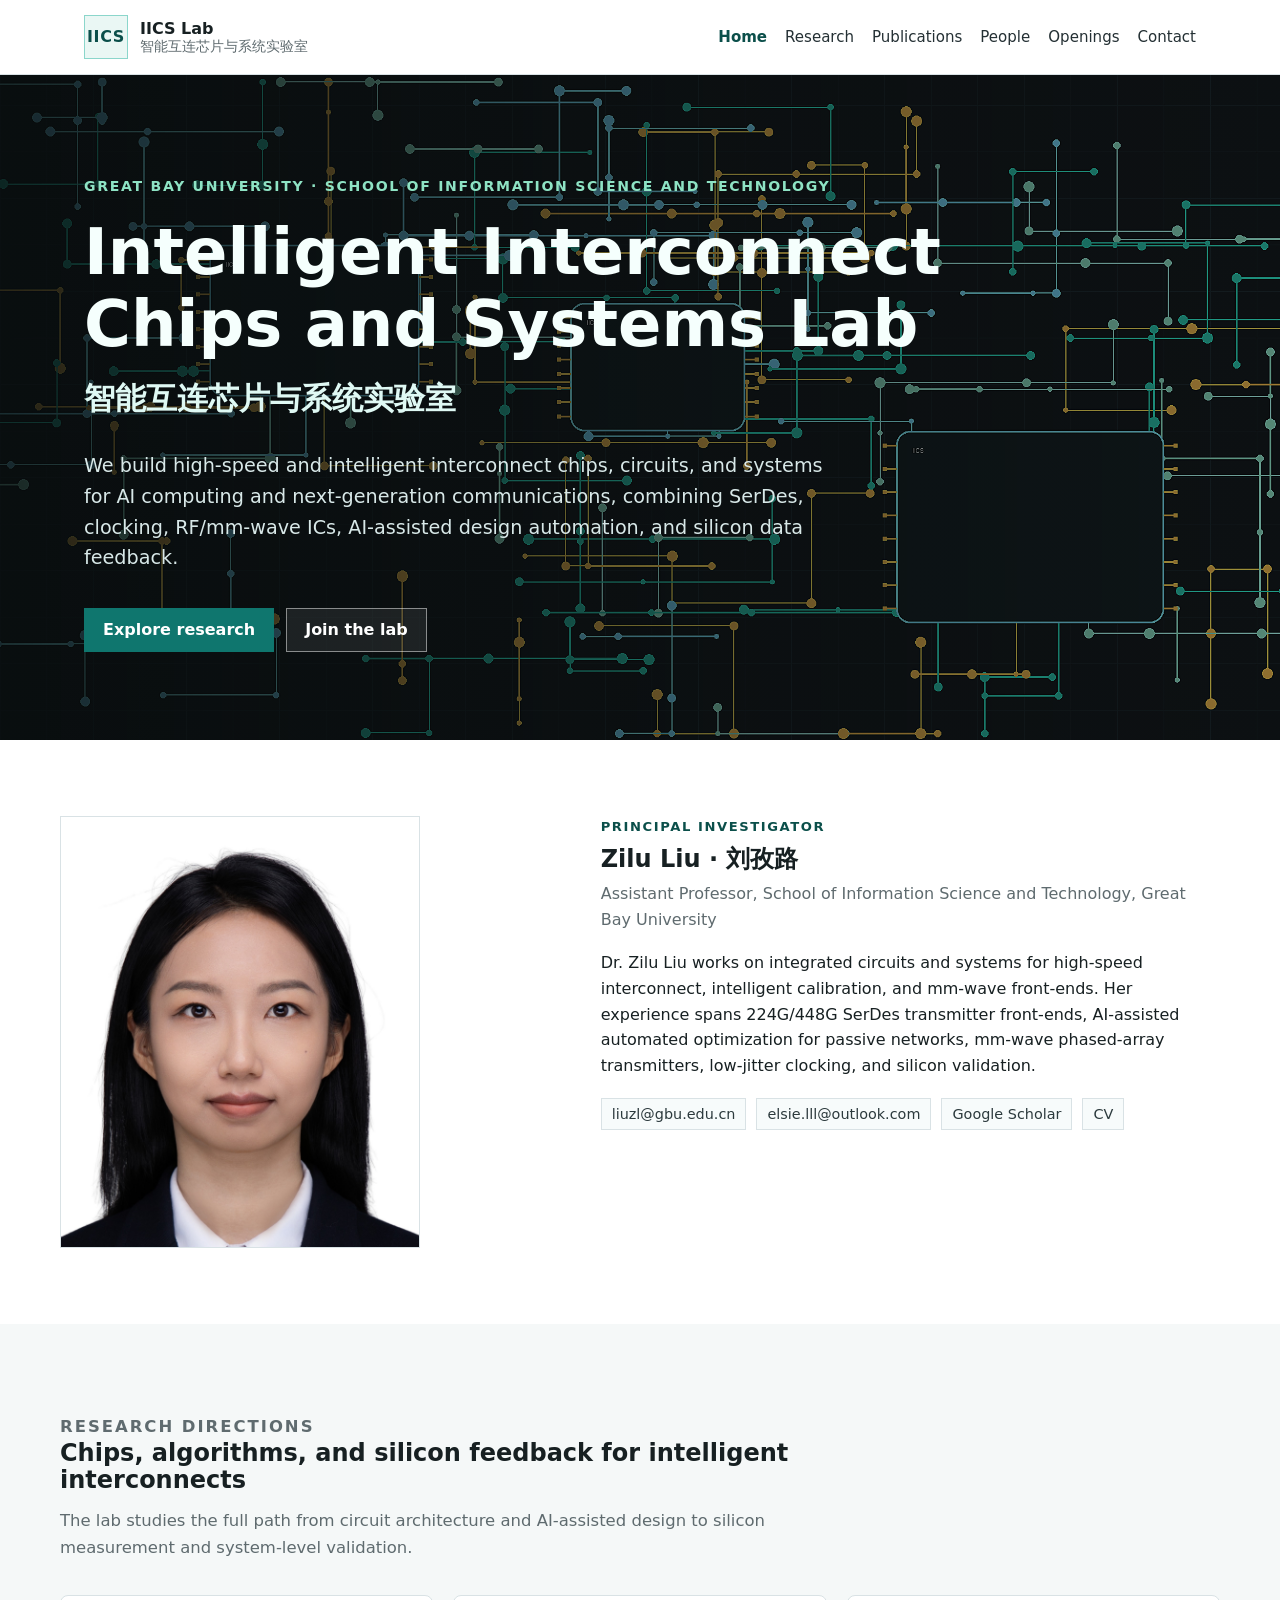
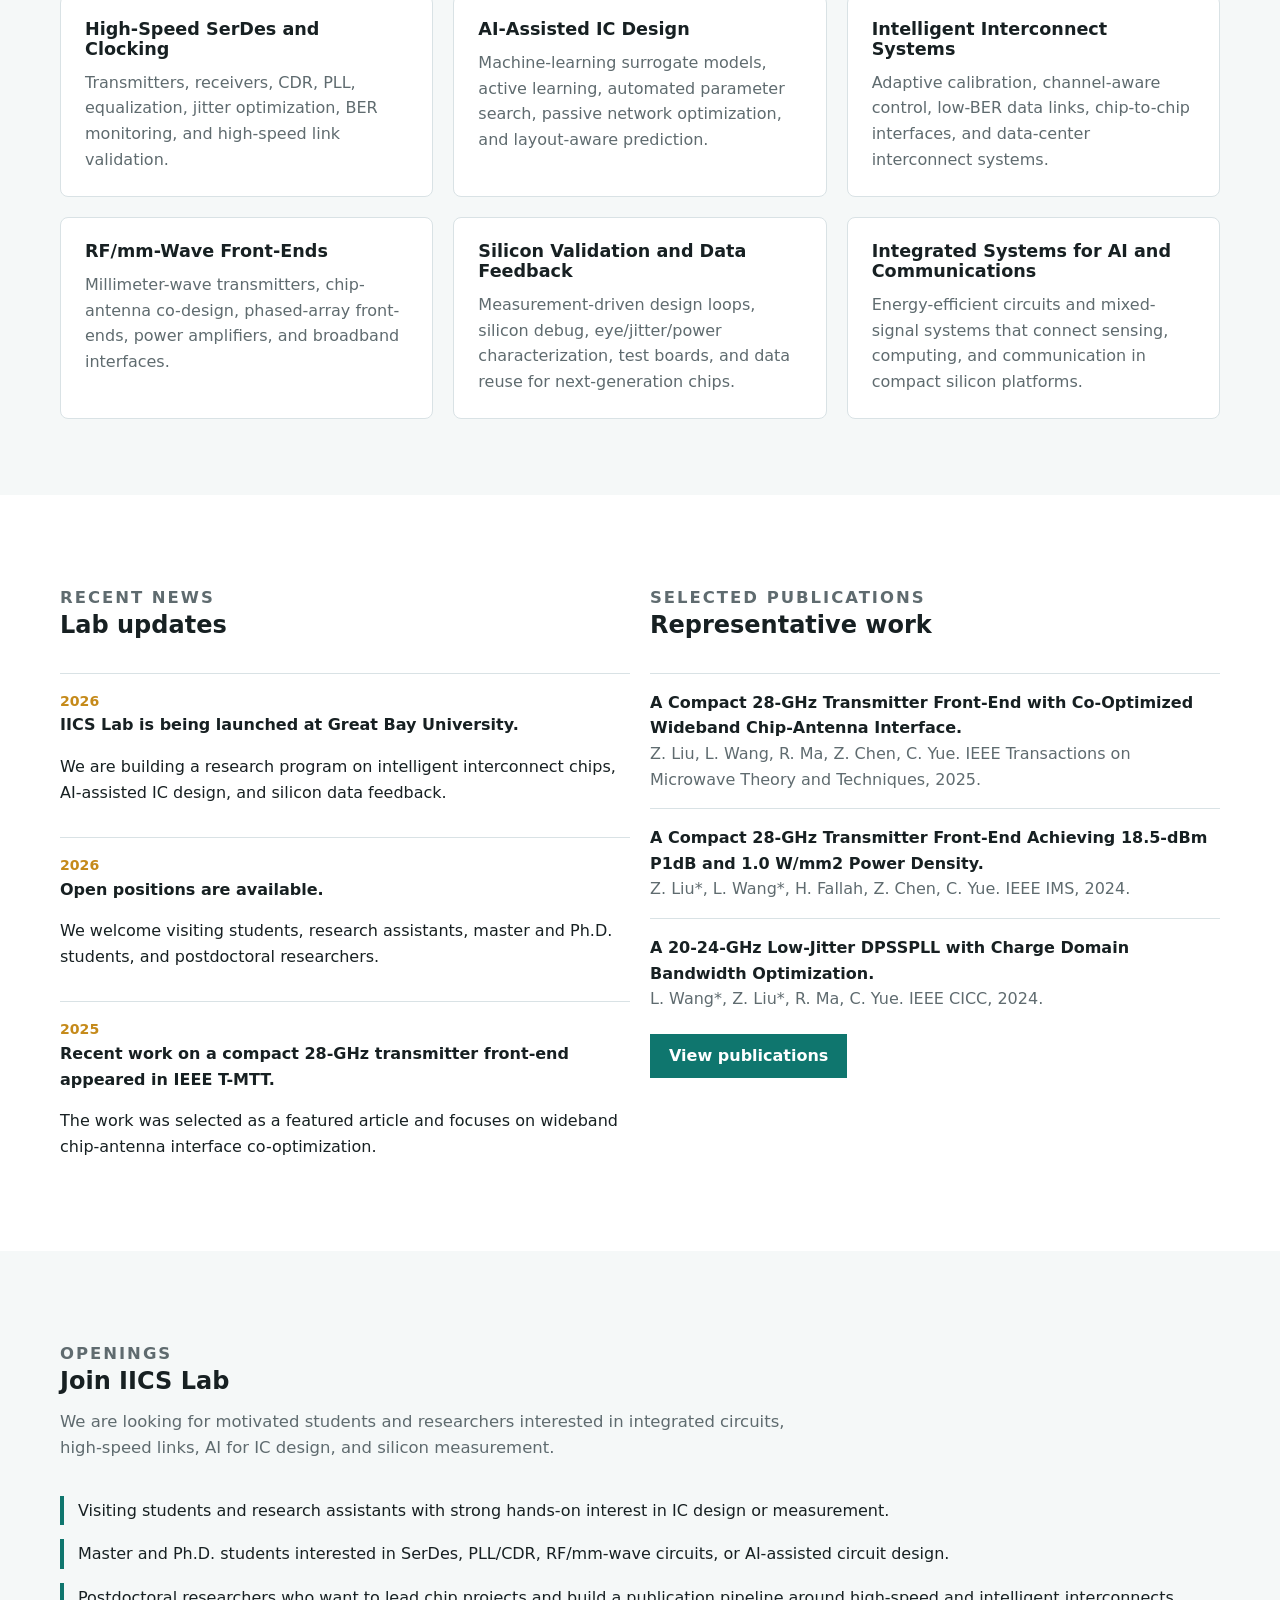
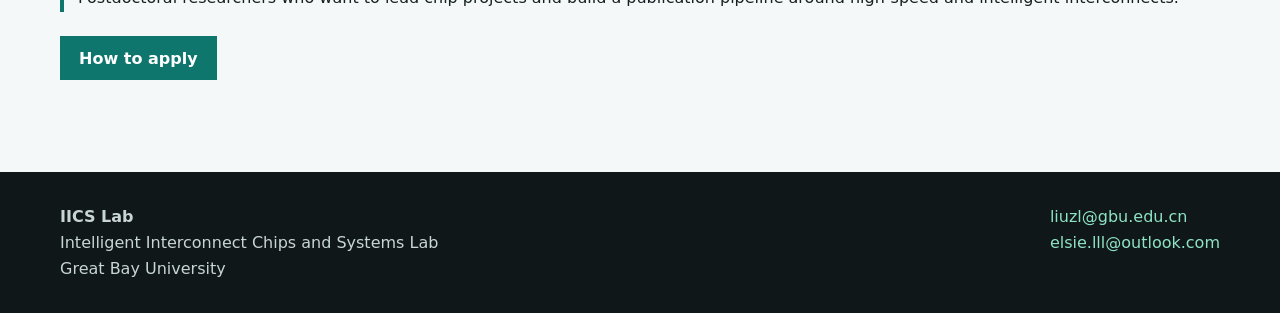
==== index.html @ 6c60c3d9 "Initial IICS Lab website" ====
<!doctype html>
<html lang="en">
<head>
  <meta charset="utf-8">
  <meta name="viewport" content="width=device-width, initial-scale=1">
  <meta name="description" content="Intelligent Interconnect Chips and Systems Lab at Great Bay University. High-speed interconnect ICs, AI-assisted IC design, SerDes, clocking, and silicon validation.">
  <title>IICS Lab | Intelligent Interconnect Chips and Systems Lab</title>
  <link rel="stylesheet" href="assets/css/styles.css">
</head>
<body>
  <header class="site-header">
    <nav class="nav" aria-label="Primary navigation">
      <a class="brand" href="index.html" aria-label="IICS Lab home">
        <span class="brand-mark">IICS</span>
        <span class="brand-text">
          <strong>IICS Lab</strong>
          <span>智能互连芯片与系统实验室</span>
        </span>
      </a>
      <div class="nav-links">
        <a href="index.html" aria-current="page">Home</a>
        <a href="research.html">Research</a>
        <a href="publications.html">Publications</a>
        <a href="people.html">People</a>
        <a href="openings.html">Openings</a>
        <a href="contact.html">Contact</a>
      </div>
    </nav>
  </header>

  <main>
    <section class="hero">
      <div class="hero-inner">
        <p class="eyebrow">Great Bay University · School of Information Science and Technology</p>
        <h1>Intelligent Interconnect Chips and Systems Lab</h1>
        <div class="cn-name">智能互连芯片与系统实验室</div>
        <p class="hero-lede">
          We build high-speed and intelligent interconnect chips, circuits, and systems for AI computing and next-generation communications, combining SerDes, clocking, RF/mm-wave ICs, AI-assisted design automation, and silicon data feedback.
        </p>
        <div class="hero-actions">
          <a class="button" href="research.html">Explore research</a>
          <a class="button secondary" href="openings.html">Join the lab</a>
        </div>
      </div>
    </section>

    <section class="section">
      <div class="section-inner split">
        <img class="pi-photo" src="assets/img/zilu-liu-portrait.jpg" alt="Zilu Liu portrait">
        <div class="bio-block">
          <p class="kicker">Principal Investigator</p>
          <h2>Zilu Liu · 刘孜路</h2>
          <p class="bio-meta">Assistant Professor, School of Information Science and Technology, Great Bay University</p>
          <p>
            Dr. Zilu Liu works on integrated circuits and systems for high-speed interconnect, intelligent calibration, and mm-wave front-ends. Her experience spans 224G/448G SerDes transmitter front-ends, AI-assisted automated optimization for passive networks, mm-wave phased-array transmitters, low-jitter clocking, and silicon validation.
          </p>
          <div class="bio-links">
            <a class="tag" href="mailto:liuzl@gbu.edu.cn">liuzl@gbu.edu.cn</a>
            <a class="tag" href="mailto:elsie.lll@outlook.com">elsie.lll@outlook.com</a>
            <a class="tag" href="https://scholar.google.com/citations?user=8HfOsw4AAAAJ&hl=en&oi=ao">Google Scholar</a>
            <a class="tag" href="assets/files/Zilu_Liu_CV.pdf">CV</a>
          </div>
        </div>
      </div>
    </section>

    <section class="section alt">
      <div class="section-inner">
        <div class="section-heading">
          <p class="kicker">Research Directions</p>
          <h2>Chips, algorithms, and silicon feedback for intelligent interconnects</h2>
          <p>
            The lab studies the full path from circuit architecture and AI-assisted design to silicon measurement and system-level validation.
          </p>
        </div>
        <div class="grid three">
          <article class="card">
            <h3>High-Speed SerDes and Clocking</h3>
            <p>Transmitters, receivers, CDR, PLL, equalization, jitter optimization, BER monitoring, and high-speed link validation.</p>
          </article>
          <article class="card">
            <h3>AI-Assisted IC Design</h3>
            <p>Machine-learning surrogate models, active learning, automated parameter search, passive network optimization, and layout-aware prediction.</p>
          </article>
          <article class="card">
            <h3>Intelligent Interconnect Systems</h3>
            <p>Adaptive calibration, channel-aware control, low-BER data links, chip-to-chip interfaces, and data-center interconnect systems.</p>
          </article>
          <article class="card">
            <h3>RF/mm-Wave Front-Ends</h3>
            <p>Millimeter-wave transmitters, chip-antenna co-design, phased-array front-ends, power amplifiers, and broadband interfaces.</p>
          </article>
          <article class="card">
            <h3>Silicon Validation and Data Feedback</h3>
            <p>Measurement-driven design loops, silicon debug, eye/jitter/power characterization, test boards, and data reuse for next-generation chips.</p>
          </article>
          <article class="card">
            <h3>Integrated Systems for AI and Communications</h3>
            <p>Energy-efficient circuits and mixed-signal systems that connect sensing, computing, and communication in compact silicon platforms.</p>
          </article>
        </div>
      </div>
    </section>

    <section class="section">
      <div class="section-inner grid two">
        <div>
          <div class="section-heading">
            <p class="kicker">Recent News</p>
            <h2>Lab updates</h2>
          </div>
          <ul class="news-list">
            <li class="news-item">
              <div class="news-date">2026</div>
              <strong>IICS Lab is being launched at Great Bay University.</strong>
              <p>We are building a research program on intelligent interconnect chips, AI-assisted IC design, and silicon data feedback.</p>
            </li>
            <li class="news-item">
              <div class="news-date">2026</div>
              <strong>Open positions are available.</strong>
              <p>We welcome visiting students, research assistants, master and Ph.D. students, and postdoctoral researchers.</p>
            </li>
            <li class="news-item">
              <div class="news-date">2025</div>
              <strong>Recent work on a compact 28-GHz transmitter front-end appeared in IEEE T-MTT.</strong>
              <p>The work was selected as a featured article and focuses on wideband chip-antenna interface co-optimization.</p>
            </li>
          </ul>
        </div>
        <div>
          <div class="section-heading">
            <p class="kicker">Selected Publications</p>
            <h2>Representative work</h2>
          </div>
          <ol class="pub-list">
            <li class="pub-item">
              <strong>A Compact 28-GHz Transmitter Front-End with Co-Optimized Wideband Chip-Antenna Interface.</strong>
              <div class="pub-meta">Z. Liu, L. Wang, R. Ma, Z. Chen, C. Yue. IEEE Transactions on Microwave Theory and Techniques, 2025.</div>
            </li>
            <li class="pub-item">
              <strong>A Compact 28-GHz Transmitter Front-End Achieving 18.5-dBm P1dB and 1.0 W/mm2 Power Density.</strong>
              <div class="pub-meta">Z. Liu*, L. Wang*, H. Fallah, Z. Chen, C. Yue. IEEE IMS, 2024.</div>
            </li>
            <li class="pub-item">
              <strong>A 20-24-GHz Low-Jitter DPSSPLL with Charge Domain Bandwidth Optimization.</strong>
              <div class="pub-meta">L. Wang*, Z. Liu*, R. Ma, C. Yue. IEEE CICC, 2024.</div>
            </li>
          </ol>
          <p style="margin-top: 22px;"><a class="button" href="publications.html">View publications</a></p>
        </div>
      </div>
    </section>

    <section class="section alt">
      <div class="section-inner">
        <div class="section-heading">
          <p class="kicker">Openings</p>
          <h2>Join IICS Lab</h2>
          <p>
            We are looking for motivated students and researchers interested in integrated circuits, high-speed links, AI for IC design, and silicon measurement.
          </p>
        </div>
        <ul class="feature-list">
          <li>Visiting students and research assistants with strong hands-on interest in IC design or measurement.</li>
          <li>Master and Ph.D. students interested in SerDes, PLL/CDR, RF/mm-wave circuits, or AI-assisted circuit design.</li>
          <li>Postdoctoral researchers who want to lead chip projects and build a publication pipeline around high-speed and intelligent interconnects.</li>
        </ul>
        <p style="margin-top: 24px;"><a class="button" href="openings.html">How to apply</a></p>
      </div>
    </section>
  </main>

  <footer class="footer">
    <div class="footer-inner">
      <div>
        <strong>IICS Lab</strong><br>
        Intelligent Interconnect Chips and Systems Lab<br>
        Great Bay University
      </div>
      <div>
        <a href="mailto:liuzl@gbu.edu.cn">liuzl@gbu.edu.cn</a><br>
        <a href="mailto:elsie.lll@outlook.com">elsie.lll@outlook.com</a>
      </div>
    </div>
  </footer>
</body>
</html>
---- assets/css/styles.css ----
:root {
  --ink: #172022;
  --muted: #5f6b6f;
  --line: #d9e2e5;
  --paper: #ffffff;
  --wash: #f5f8f8;
  --teal: #0f766e;
  --teal-dark: #0b4f4a;
  --cyan: #4bb7d8;
  --gold: #c58a1a;
  --coral: #b84a43;
  --graphite: #111719;
  --max: 1160px;
}

* {
  box-sizing: border-box;
}

html {
  scroll-behavior: smooth;
}

body {
  margin: 0;
  color: var(--ink);
  background: var(--paper);
  font-family: Inter, ui-sans-serif, system-ui, -apple-system, BlinkMacSystemFont, "Segoe UI", Arial, sans-serif;
  line-height: 1.6;
}

a {
  color: var(--teal-dark);
  text-decoration: none;
}

a:hover {
  color: var(--coral);
}

img {
  max-width: 100%;
  display: block;
}

.site-header {
  position: sticky;
  top: 0;
  z-index: 20;
  background: rgba(255, 255, 255, 0.94);
  border-bottom: 1px solid var(--line);
  backdrop-filter: blur(12px);
}

.nav {
  max-width: var(--max);
  margin: 0 auto;
  min-height: 74px;
  display: flex;
  align-items: center;
  justify-content: space-between;
  gap: 24px;
  padding: 0 24px;
}

.brand {
  display: flex;
  align-items: center;
  gap: 12px;
  color: var(--ink);
  min-width: 240px;
}

.brand-mark {
  width: 44px;
  height: 44px;
  display: grid;
  place-items: center;
  border: 1px solid #8bd6cb;
  background: #eaf7f4;
  color: var(--teal-dark);
  font-weight: 800;
  letter-spacing: 0.04em;
}

.brand-text strong,
.brand-text span {
  display: block;
  line-height: 1.2;
}

.brand-text span {
  color: var(--muted);
  font-size: 0.88rem;
}

.nav-links {
  display: flex;
  align-items: center;
  gap: 18px;
  flex-wrap: wrap;
  justify-content: flex-end;
  font-size: 0.94rem;
}

.nav-links a {
  color: #243034;
}

.nav-links a[aria-current="page"] {
  color: var(--teal-dark);
  font-weight: 700;
}

.hero {
  min-height: 68vh;
  display: grid;
  align-items: end;
  color: #f5fffd;
  background:
    linear-gradient(90deg, rgba(8, 13, 14, 0.86), rgba(8, 13, 14, 0.56) 56%, rgba(8, 13, 14, 0.38)),
    url("../img/interconnect-hero.png") center / cover no-repeat;
}

.hero-inner {
  width: min(var(--max), 100%);
  margin: 0 auto;
  padding: 100px 24px 88px;
}

.eyebrow {
  margin: 0 0 18px;
  color: #8ee3c4;
  font-size: 0.88rem;
  font-weight: 700;
  letter-spacing: 0.12em;
  text-transform: uppercase;
}

h1,
h2,
h3 {
  margin: 0;
  line-height: 1.13;
}

.hero h1 {
  max-width: 860px;
  font-size: clamp(2.3rem, 5vw, 5.25rem);
  letter-spacing: 0;
}

.hero .cn-name {
  margin-top: 14px;
  font-size: clamp(1.28rem, 2.4vw, 2.1rem);
  color: #dff9f4;
  font-weight: 600;
}

.hero-lede {
  max-width: 760px;
  margin: 28px 0 0;
  font-size: clamp(1.03rem, 1.5vw, 1.28rem);
  color: #d8e8e8;
}

.hero-actions {
  display: flex;
  flex-wrap: wrap;
  gap: 12px;
  margin-top: 34px;
}

.button {
  display: inline-flex;
  align-items: center;
  justify-content: center;
  min-height: 44px;
  padding: 0 18px;
  border: 1px solid transparent;
  background: var(--teal);
  color: white;
  font-weight: 700;
}

.button:hover {
  color: white;
  background: var(--teal-dark);
}

.button.secondary {
  background: rgba(255, 255, 255, 0.08);
  border-color: rgba(255, 255, 255, 0.48);
}

.button.secondary:hover {
  background: rgba(255, 255, 255, 0.16);
}

.section {
  padding: 76px 24px;
}

.section.alt {
  background: var(--wash);
}

.section-inner {
  max-width: var(--max);
  margin: 0 auto;
}

.section-heading {
  max-width: 760px;
  margin-bottom: 34px;
}

.section-heading p {
  margin: 14px 0 0;
  color: var(--muted);
  font-size: 1.03rem;
}

.kicker {
  margin: 0 0 9px;
  color: var(--teal-dark);
  font-size: 0.82rem;
  font-weight: 800;
  letter-spacing: 0.12em;
  text-transform: uppercase;
}

.grid {
  display: grid;
  gap: 20px;
}

.grid.two {
  grid-template-columns: repeat(2, minmax(0, 1fr));
}

.grid.three {
  grid-template-columns: repeat(3, minmax(0, 1fr));
}

.card {
  border: 1px solid var(--line);
  background: var(--paper);
  padding: 24px;
  border-radius: 8px;
}

.card h3 {
  font-size: 1.1rem;
  margin-bottom: 10px;
}

.card p {
  margin: 0;
  color: var(--muted);
}

.feature-list {
  display: grid;
  gap: 14px;
  margin: 0;
  padding: 0;
  list-style: none;
}

.feature-list li {
  border-left: 4px solid var(--teal);
  padding: 2px 0 2px 14px;
}

.split {
  display: grid;
  grid-template-columns: minmax(0, 0.9fr) minmax(0, 1.1fr);
  gap: 34px;
  align-items: start;
}

.pi-photo {
  width: min(360px, 100%);
  border: 1px solid var(--line);
  background: #edf4f3;
}

.bio-block h2 {
  margin-bottom: 8px;
}

.bio-meta {
  color: var(--muted);
  margin: 0 0 18px;
}

.bio-links {
  display: flex;
  flex-wrap: wrap;
  gap: 10px;
  margin-top: 20px;
}

.tag {
  display: inline-flex;
  align-items: center;
  min-height: 32px;
  padding: 0 10px;
  border: 1px solid var(--line);
  background: #f7fbfb;
  color: #2c3a3d;
  font-size: 0.9rem;
}

.news-list,
.pub-list {
  display: grid;
  gap: 16px;
  margin: 0;
  padding: 0;
  list-style: none;
}

.news-item,
.pub-item {
  border-top: 1px solid var(--line);
  padding-top: 16px;
}

.news-date {
  color: var(--gold);
  font-weight: 800;
  font-size: 0.88rem;
}

.pub-item strong {
  color: var(--ink);
}

.pub-meta {
  color: var(--muted);
}

.page-hero {
  background: var(--graphite);
  color: white;
  padding: 76px 24px;
}

.page-hero .section-inner {
  max-width: var(--max);
}

.page-hero p {
  max-width: 820px;
  color: #cddada;
  font-size: 1.12rem;
}

.contact-panel {
  border: 1px solid var(--line);
  background: #f7fbfb;
  padding: 28px;
  border-radius: 8px;
}

.footer {
  background: #101719;
  color: #c8d5d5;
  padding: 32px 24px;
}

.footer-inner {
  max-width: var(--max);
  margin: 0 auto;
  display: flex;
  justify-content: space-between;
  gap: 24px;
  flex-wrap: wrap;
}

.footer a {
  color: #8ee3c4;
}

@media (max-width: 900px) {
  .nav {
    align-items: flex-start;
    flex-direction: column;
    padding: 16px 20px;
    gap: 14px;
  }

  .nav-links {
    justify-content: flex-start;
    gap: 13px;
  }

  .grid.two,
  .grid.three,
  .split {
    grid-template-columns: 1fr;
  }

  .hero {
    min-height: 72vh;
  }

  .hero-inner {
    padding: 84px 20px 64px;
  }

  .section {
    padding: 58px 20px;
  }
}

@media (max-width: 560px) {
  .brand {
    min-width: 0;
  }

  .brand-mark {
    width: 38px;
    height: 38px;
    font-size: 0.78rem;
  }

  .nav-links {
    font-size: 0.88rem;
  }

  .hero-actions {
    flex-direction: column;
  }

  .button {
    width: 100%;
  }
}
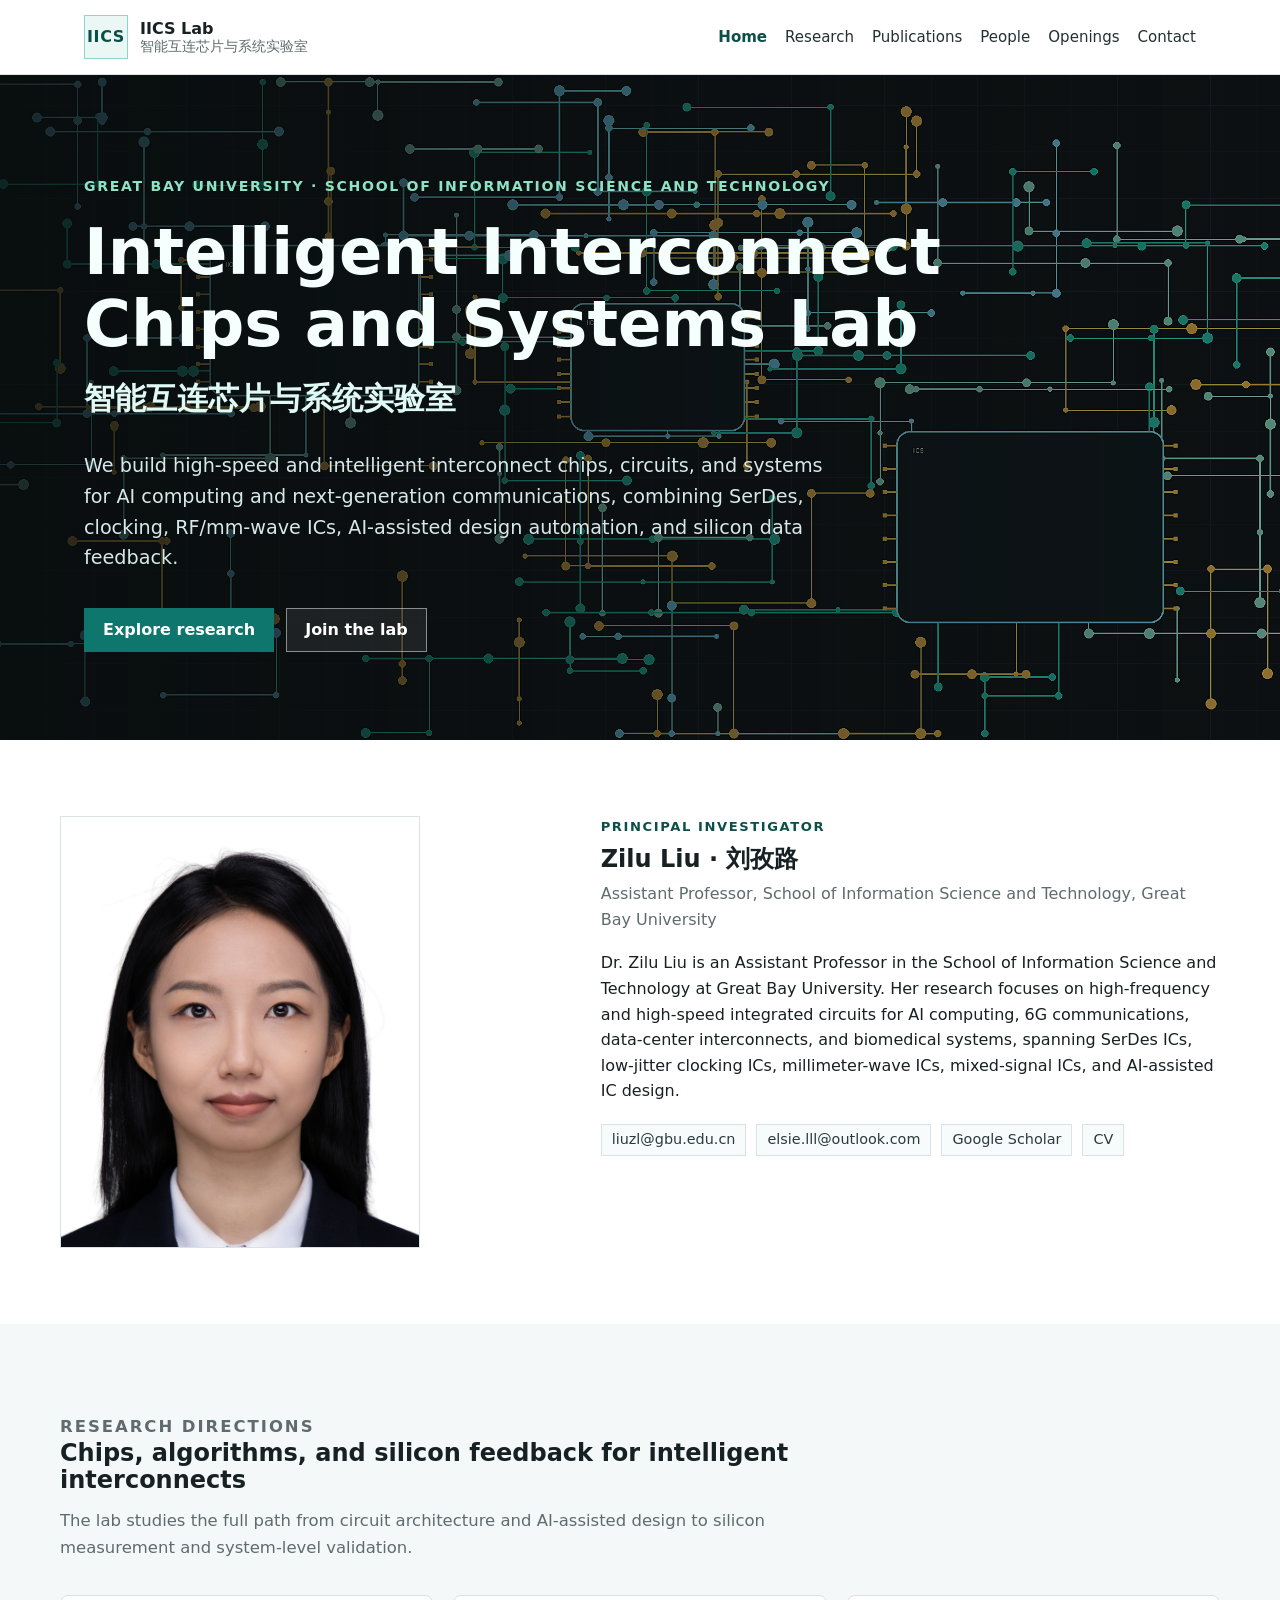
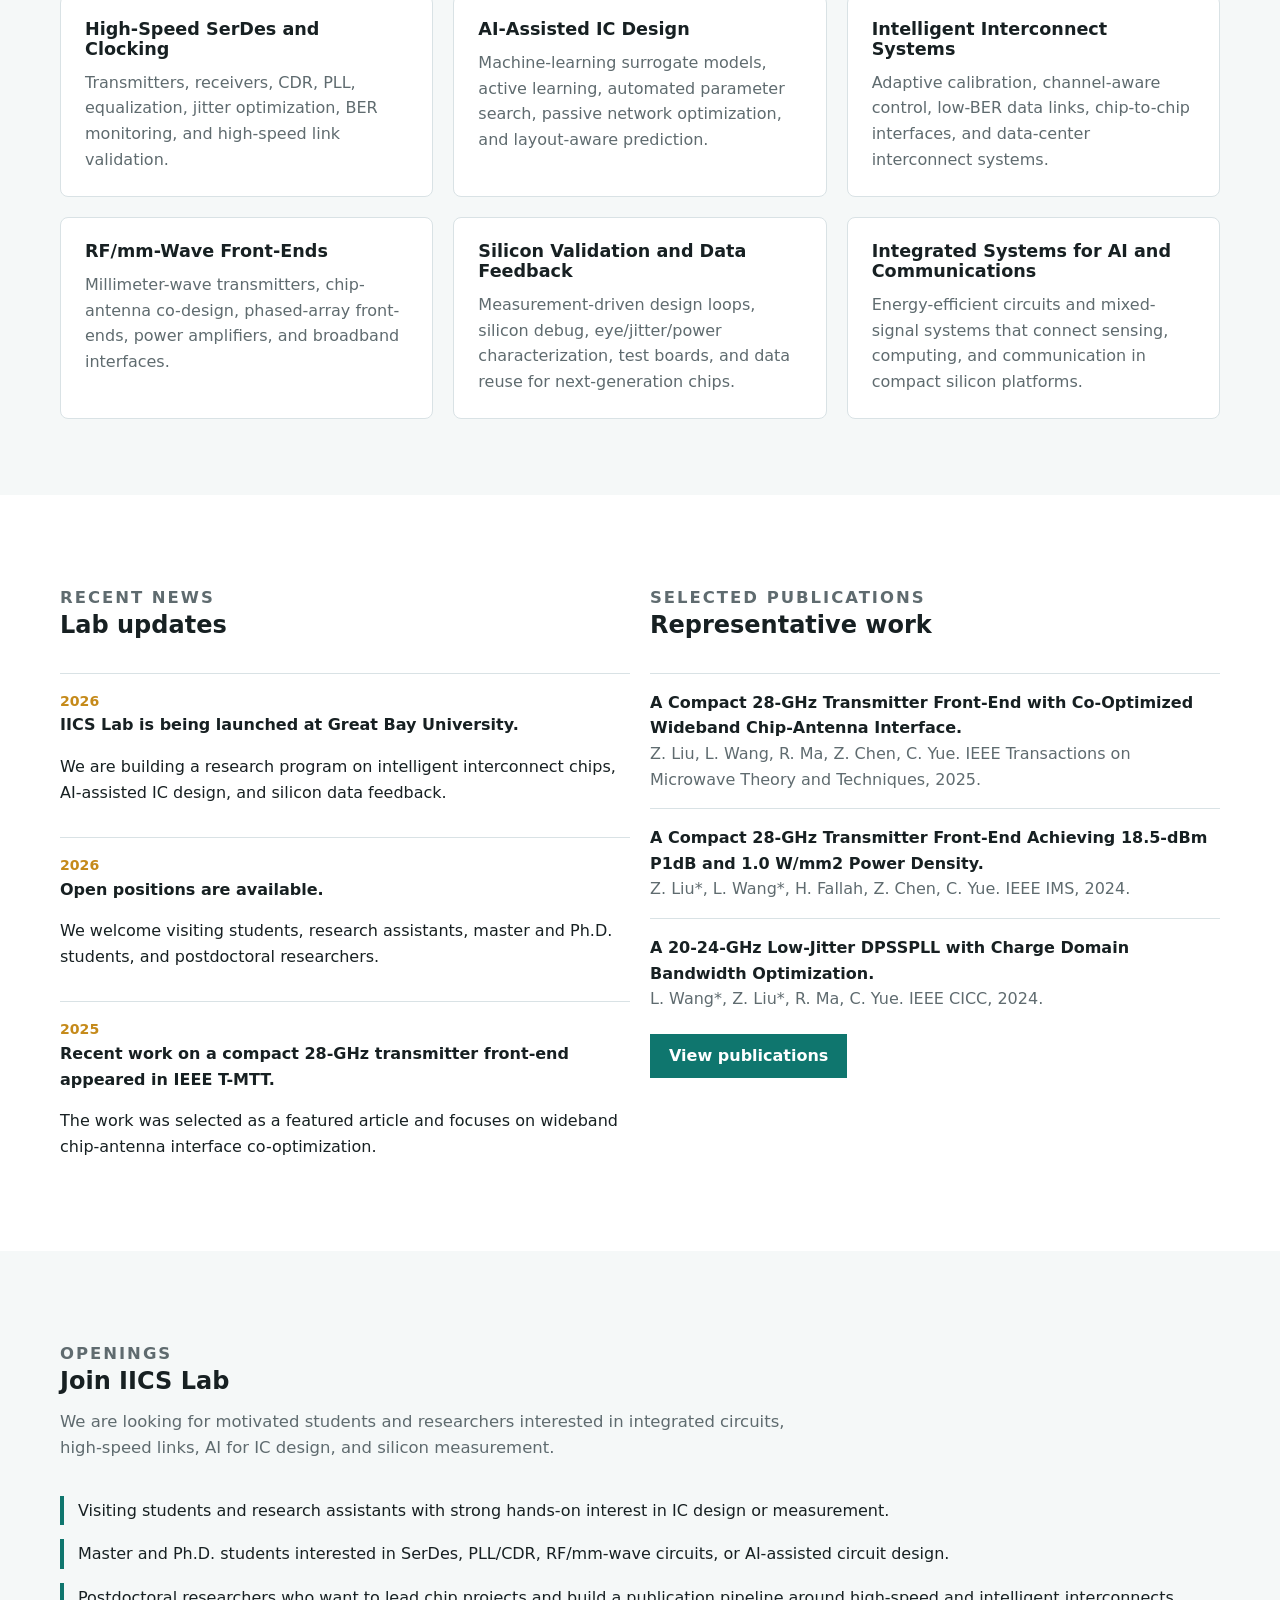
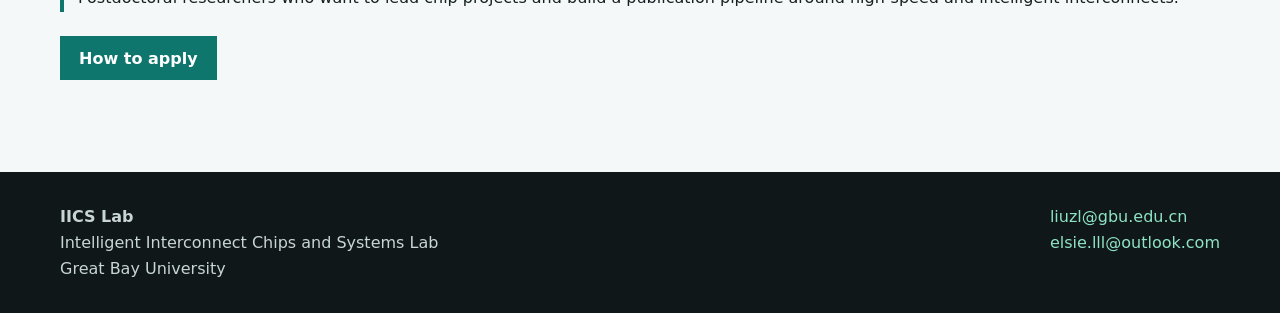
==== commit 287c79e1: "Update PI profile content" ====
--- a/index.html
+++ b/index.html
@@ -52,7 +52,7 @@
           <h2>Zilu Liu · 刘孜路</h2>
           <p class="bio-meta">Assistant Professor, School of Information Science and Technology, Great Bay University</p>
           <p>
-            Dr. Zilu Liu works on integrated circuits and systems for high-speed interconnect, intelligent calibration, and mm-wave front-ends. Her experience spans 224G/448G SerDes transmitter front-ends, AI-assisted automated optimization for passive networks, mm-wave phased-array transmitters, low-jitter clocking, and silicon validation.
+            Dr. Zilu Liu is an Assistant Professor in the School of Information Science and Technology at Great Bay University. Her research focuses on high-frequency and high-speed integrated circuits for AI computing, 6G communications, data-center interconnects, and biomedical systems, spanning SerDes ICs, low-jitter clocking ICs, millimeter-wave ICs, mixed-signal ICs, and AI-assisted IC design.
           </p>
           <div class="bio-links">
             <a class="tag" href="mailto:liuzl@gbu.edu.cn">liuzl@gbu.edu.cn</a>
--- a/assets/css/styles.css
+++ b/assets/css/styles.css
@@ -295,6 +295,22 @@
   margin: 0 0 18px;
 }
 
+.keyword-list {
+  display: grid;
+  gap: 8px;
+  margin: 18px 0 24px;
+  padding: 16px 0;
+  border-top: 1px solid var(--line);
+  border-bottom: 1px solid var(--line);
+}
+
+.keyword-list p {
+  margin: 0;
+  color: #2c3a3d;
+  font-size: 0.95rem;
+  line-height: 1.65;
+}
+
 .bio-links {
   display: flex;
   flex-wrap: wrap;
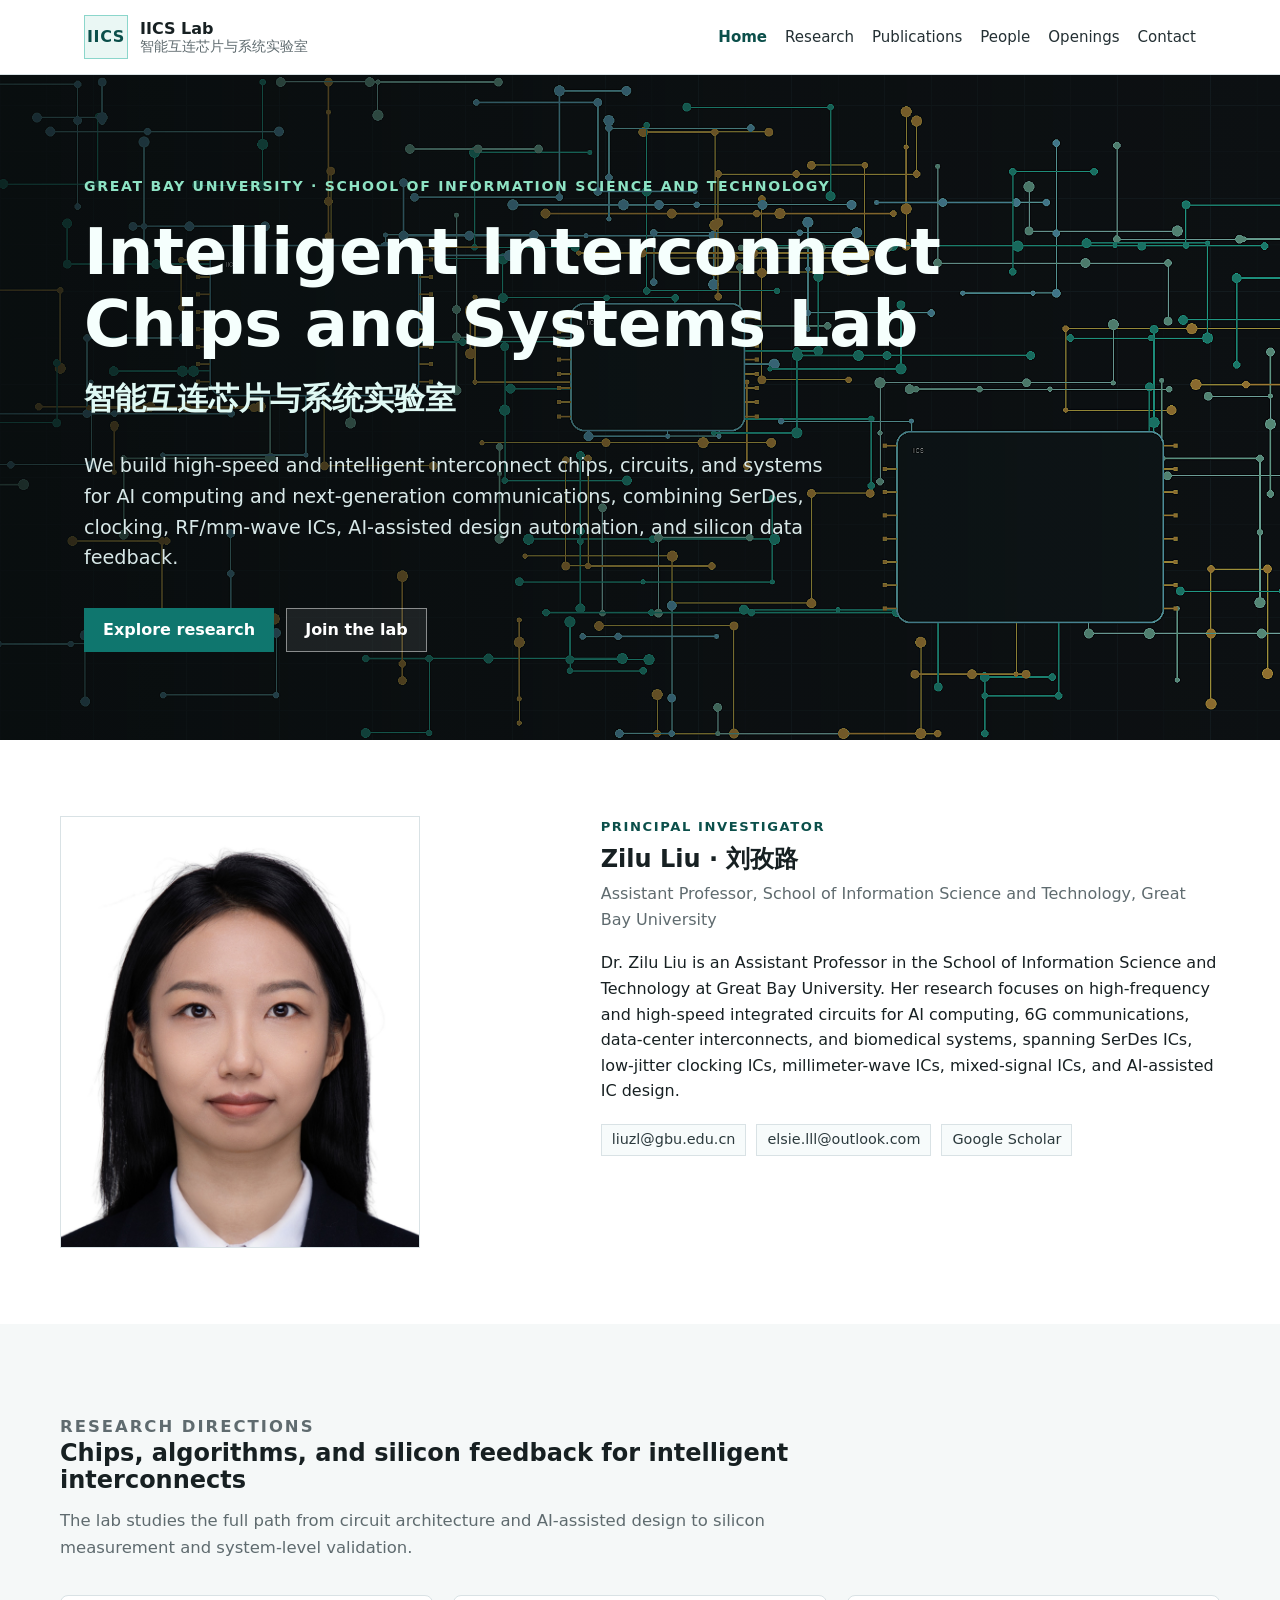
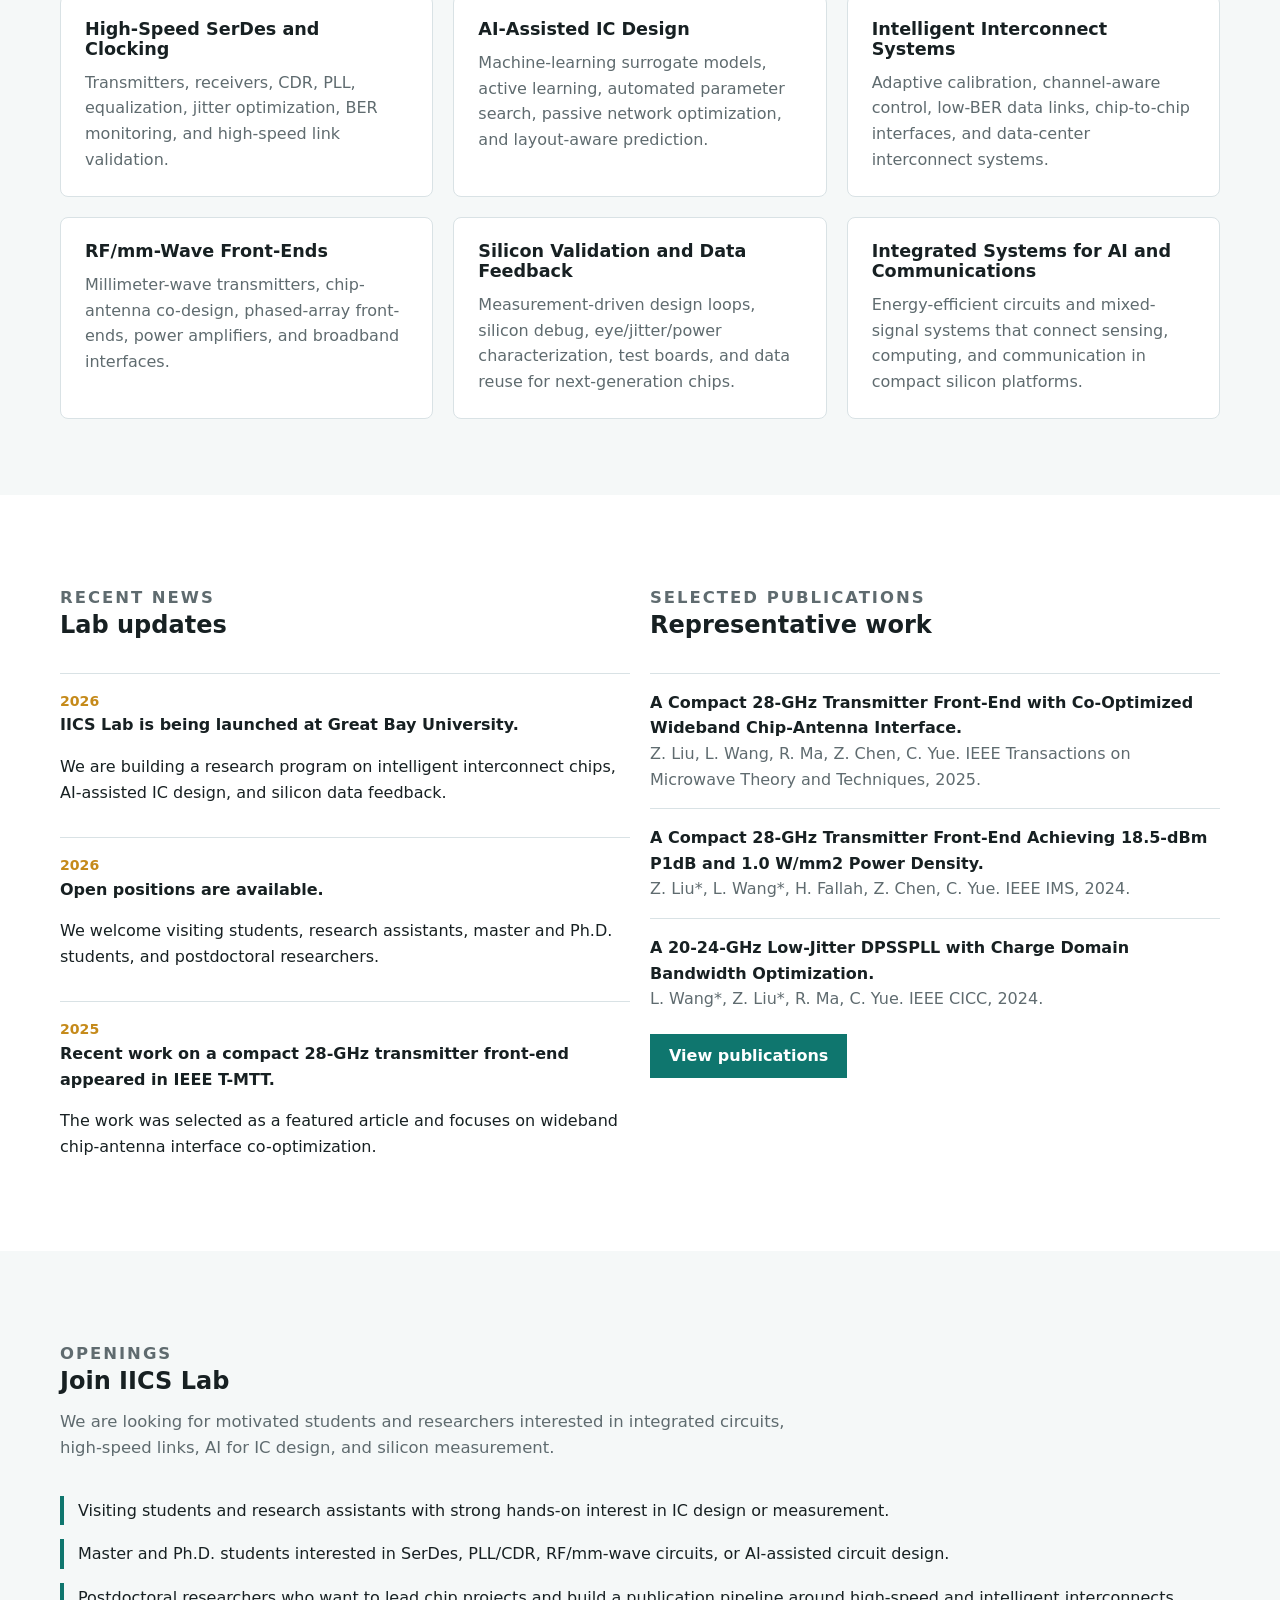
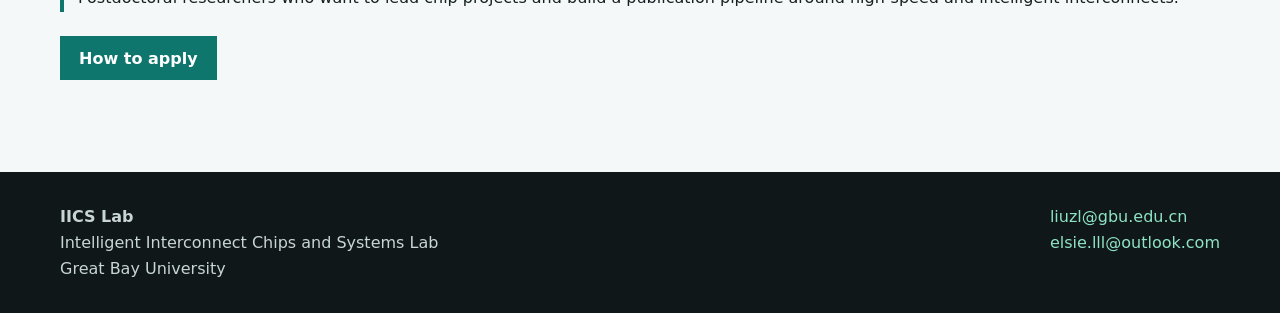
==== commit f11fcf07: "Remove public CV attachment" ====
--- a/index.html
+++ b/index.html
@@ -58,7 +58,6 @@
             <a class="tag" href="mailto:liuzl@gbu.edu.cn">liuzl@gbu.edu.cn</a>
             <a class="tag" href="mailto:elsie.lll@outlook.com">elsie.lll@outlook.com</a>
             <a class="tag" href="https://scholar.google.com/citations?user=8HfOsw4AAAAJ&hl=en&oi=ao">Google Scholar</a>
-            <a class="tag" href="assets/files/Zilu_Liu_CV.pdf">CV</a>
           </div>
         </div>
       </div>
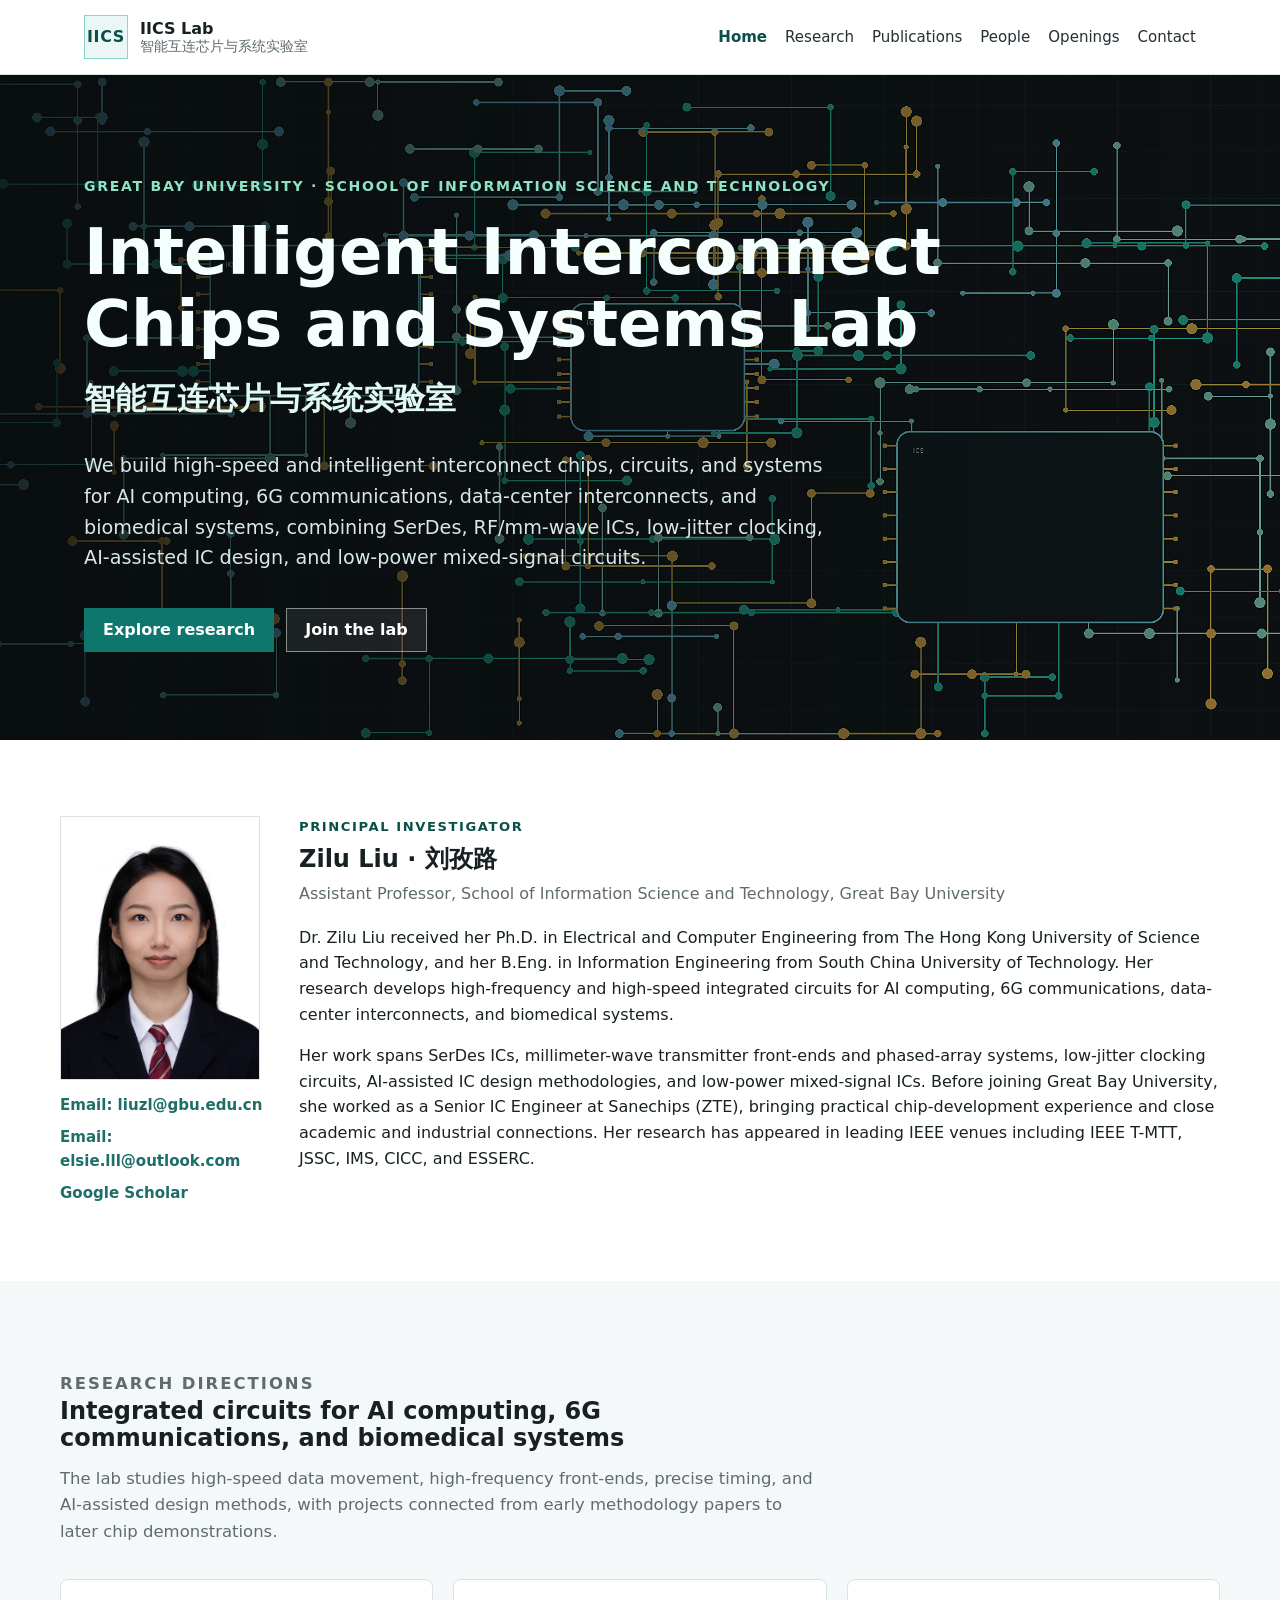
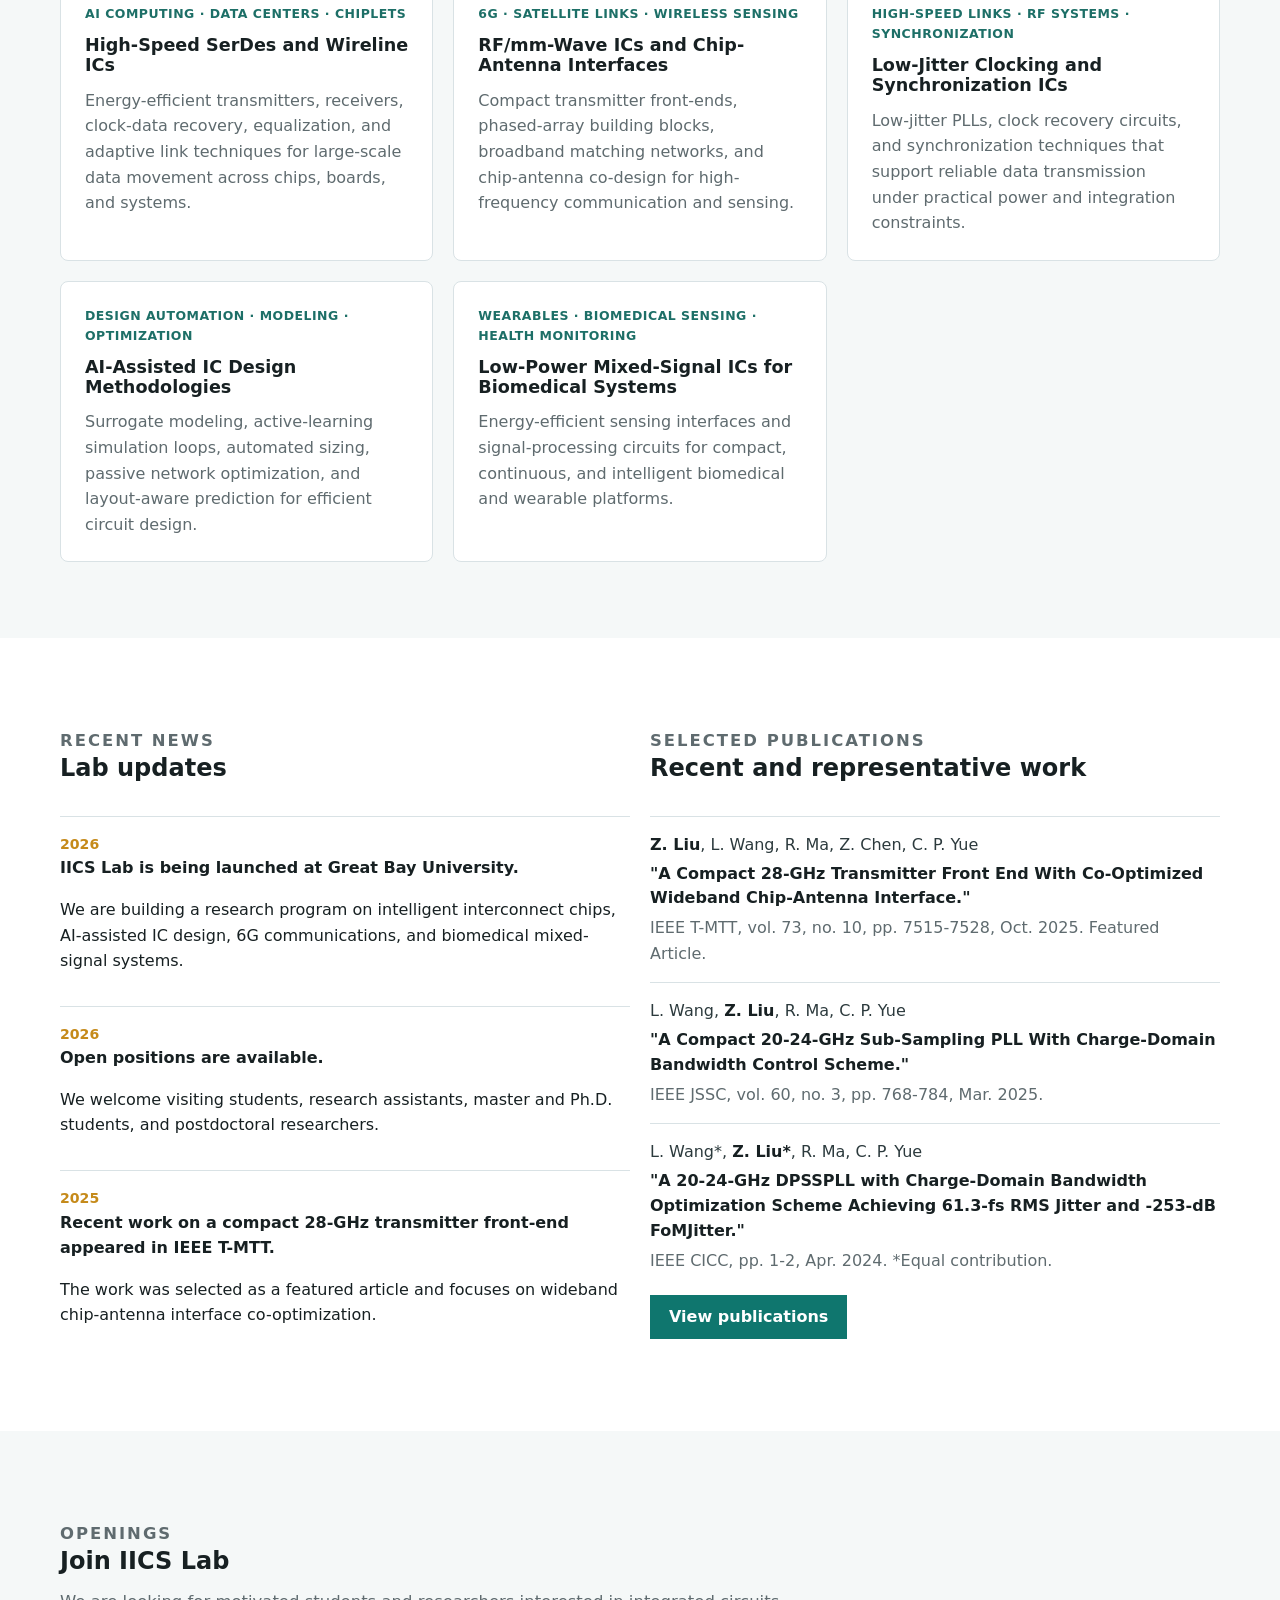
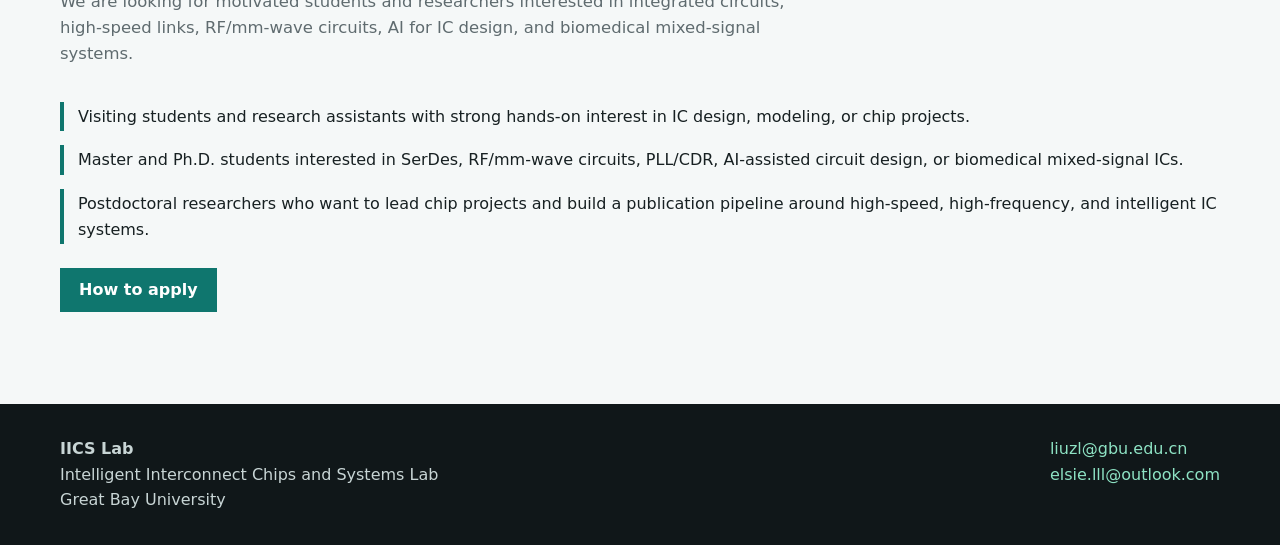
==== commit 5eaaf689: "Update lab website content and publications" ====
--- a/index.html
+++ b/index.html
@@ -3,7 +3,7 @@
 <head>
   <meta charset="utf-8">
   <meta name="viewport" content="width=device-width, initial-scale=1">
-  <meta name="description" content="Intelligent Interconnect Chips and Systems Lab at Great Bay University. High-speed interconnect ICs, AI-assisted IC design, SerDes, clocking, and silicon validation.">
+  <meta name="description" content="Intelligent Interconnect Chips and Systems Lab at Great Bay University. High-speed SerDes, RF/mm-wave ICs, low-jitter clocking, AI-assisted IC design, and biomedical mixed-signal systems.">
   <title>IICS Lab | Intelligent Interconnect Chips and Systems Lab</title>
   <link rel="stylesheet" href="assets/css/styles.css">
 </head>
@@ -35,7 +35,7 @@
         <h1>Intelligent Interconnect Chips and Systems Lab</h1>
         <div class="cn-name">智能互连芯片与系统实验室</div>
         <p class="hero-lede">
-          We build high-speed and intelligent interconnect chips, circuits, and systems for AI computing and next-generation communications, combining SerDes, clocking, RF/mm-wave ICs, AI-assisted design automation, and silicon data feedback.
+          We build high-speed and intelligent interconnect chips, circuits, and systems for AI computing, 6G communications, data-center interconnects, and biomedical systems, combining SerDes, RF/mm-wave ICs, low-jitter clocking, AI-assisted IC design, and low-power mixed-signal circuits.
         </p>
         <div class="hero-actions">
           <a class="button" href="research.html">Explore research</a>
@@ -45,20 +45,25 @@
     </section>
 
     <section class="section">
-      <div class="section-inner split">
-        <img class="pi-photo" src="assets/img/zilu-liu-portrait.jpg" alt="Zilu Liu portrait">
+      <div class="section-inner split home-pi-section">
+        <div class="home-pi-media">
+          <img class="pi-photo home-pi-photo" src="assets/img/zilu-liu-headshot.jpg" alt="Zilu Liu headshot">
+          <div class="profile-contact home-contact">
+            <a href="mailto:liuzl@gbu.edu.cn">Email: liuzl@gbu.edu.cn</a>
+            <a href="mailto:elsie.lll@outlook.com">Email: elsie.lll@outlook.com</a>
+            <a href="https://scholar.google.com/citations?user=8HfOsw4AAAAJ&amp;hl=en&amp;oi=ao">Google Scholar</a>
+          </div>
+        </div>
         <div class="bio-block">
           <p class="kicker">Principal Investigator</p>
           <h2>Zilu Liu · 刘孜路</h2>
           <p class="bio-meta">Assistant Professor, School of Information Science and Technology, Great Bay University</p>
           <p>
-            Dr. Zilu Liu is an Assistant Professor in the School of Information Science and Technology at Great Bay University. Her research focuses on high-frequency and high-speed integrated circuits for AI computing, 6G communications, data-center interconnects, and biomedical systems, spanning SerDes ICs, low-jitter clocking ICs, millimeter-wave ICs, mixed-signal ICs, and AI-assisted IC design.
+            Dr. Zilu Liu received her Ph.D. in Electrical and Computer Engineering from The Hong Kong University of Science and Technology, and her B.Eng. in Information Engineering from South China University of Technology. Her research develops high-frequency and high-speed integrated circuits for AI computing, 6G communications, data-center interconnects, and biomedical systems.
           </p>
-          <div class="bio-links">
-            <a class="tag" href="mailto:liuzl@gbu.edu.cn">liuzl@gbu.edu.cn</a>
-            <a class="tag" href="mailto:elsie.lll@outlook.com">elsie.lll@outlook.com</a>
-            <a class="tag" href="https://scholar.google.com/citations?user=8HfOsw4AAAAJ&hl=en&oi=ao">Google Scholar</a>
-          </div>
+          <p>
+            Her work spans SerDes ICs, millimeter-wave transmitter front-ends and phased-array systems, low-jitter clocking circuits, AI-assisted IC design methodologies, and low-power mixed-signal ICs. Before joining Great Bay University, she worked as a Senior IC Engineer at Sanechips (ZTE), bringing practical chip-development experience and close academic and industrial connections. Her research has appeared in leading IEEE venues including IEEE T-MTT, JSSC, IMS, CICC, and ESSERC.
+          </p>
         </div>
       </div>
     </section>
@@ -67,35 +72,36 @@
       <div class="section-inner">
         <div class="section-heading">
           <p class="kicker">Research Directions</p>
-          <h2>Chips, algorithms, and silicon feedback for intelligent interconnects</h2>
+          <h2>Integrated circuits for AI computing, 6G communications, and biomedical systems</h2>
           <p>
-            The lab studies the full path from circuit architecture and AI-assisted design to silicon measurement and system-level validation.
+            The lab studies high-speed data movement, high-frequency front-ends, precise timing, and AI-assisted design methods, with projects connected from early methodology papers to later chip demonstrations.
           </p>
         </div>
         <div class="grid three">
-          <article class="card">
-            <h3>High-Speed SerDes and Clocking</h3>
-            <p>Transmitters, receivers, CDR, PLL, equalization, jitter optimization, BER monitoring, and high-speed link validation.</p>
+          <article class="card research-card">
+            <p class="card-kicker">AI computing &middot; Data centers &middot; Chiplets</p>
+            <h3>High-Speed SerDes and Wireline ICs</h3>
+            <p>Energy-efficient transmitters, receivers, clock-data recovery, equalization, and adaptive link techniques for large-scale data movement across chips, boards, and systems.</p>
           </article>
-          <article class="card">
-            <h3>AI-Assisted IC Design</h3>
-            <p>Machine-learning surrogate models, active learning, automated parameter search, passive network optimization, and layout-aware prediction.</p>
+          <article class="card research-card">
+            <p class="card-kicker">6G &middot; Satellite links &middot; Wireless sensing</p>
+            <h3>RF/mm-Wave ICs and Chip-Antenna Interfaces</h3>
+            <p>Compact transmitter front-ends, phased-array building blocks, broadband matching networks, and chip-antenna co-design for high-frequency communication and sensing.</p>
           </article>
-          <article class="card">
-            <h3>Intelligent Interconnect Systems</h3>
-            <p>Adaptive calibration, channel-aware control, low-BER data links, chip-to-chip interfaces, and data-center interconnect systems.</p>
+          <article class="card research-card">
+            <p class="card-kicker">High-speed links &middot; RF systems &middot; Synchronization</p>
+            <h3>Low-Jitter Clocking and Synchronization ICs</h3>
+            <p>Low-jitter PLLs, clock recovery circuits, and synchronization techniques that support reliable data transmission under practical power and integration constraints.</p>
           </article>
-          <article class="card">
-            <h3>RF/mm-Wave Front-Ends</h3>
-            <p>Millimeter-wave transmitters, chip-antenna co-design, phased-array front-ends, power amplifiers, and broadband interfaces.</p>
+          <article class="card research-card">
+            <p class="card-kicker">Design automation &middot; Modeling &middot; Optimization</p>
+            <h3>AI-Assisted IC Design Methodologies</h3>
+            <p>Surrogate modeling, active-learning simulation loops, automated sizing, passive network optimization, and layout-aware prediction for efficient circuit design.</p>
           </article>
-          <article class="card">
-            <h3>Silicon Validation and Data Feedback</h3>
-            <p>Measurement-driven design loops, silicon debug, eye/jitter/power characterization, test boards, and data reuse for next-generation chips.</p>
-          </article>
-          <article class="card">
-            <h3>Integrated Systems for AI and Communications</h3>
-            <p>Energy-efficient circuits and mixed-signal systems that connect sensing, computing, and communication in compact silicon platforms.</p>
+          <article class="card research-card">
+            <p class="card-kicker">Wearables &middot; Biomedical sensing &middot; Health monitoring</p>
+            <h3>Low-Power Mixed-Signal ICs for Biomedical Systems</h3>
+            <p>Energy-efficient sensing interfaces and signal-processing circuits for compact, continuous, and intelligent biomedical and wearable platforms.</p>
           </article>
         </div>
       </div>
@@ -112,7 +118,7 @@
             <li class="news-item">
               <div class="news-date">2026</div>
               <strong>IICS Lab is being launched at Great Bay University.</strong>
-              <p>We are building a research program on intelligent interconnect chips, AI-assisted IC design, and silicon data feedback.</p>
+              <p>We are building a research program on intelligent interconnect chips, AI-assisted IC design, 6G communications, and biomedical mixed-signal systems.</p>
             </li>
             <li class="news-item">
               <div class="news-date">2026</div>
@@ -129,20 +135,23 @@
         <div>
           <div class="section-heading">
             <p class="kicker">Selected Publications</p>
-            <h2>Representative work</h2>
+            <h2>Recent and representative work</h2>
           </div>
           <ol class="pub-list">
             <li class="pub-item">
-              <strong>A Compact 28-GHz Transmitter Front-End with Co-Optimized Wideband Chip-Antenna Interface.</strong>
-              <div class="pub-meta">Z. Liu, L. Wang, R. Ma, Z. Chen, C. Yue. IEEE Transactions on Microwave Theory and Techniques, 2025.</div>
+              <div class="pub-authors"><strong>Z. Liu</strong>, L. Wang, R. Ma, Z. Chen, C. P. Yue</div>
+              <div class="pub-title">"A Compact 28-GHz Transmitter Front End With Co-Optimized Wideband Chip-Antenna Interface."</div>
+              <div class="pub-meta">IEEE T-MTT, vol. 73, no. 10, pp. 7515-7528, Oct. 2025. Featured Article.</div>
             </li>
             <li class="pub-item">
-              <strong>A Compact 28-GHz Transmitter Front-End Achieving 18.5-dBm P1dB and 1.0 W/mm2 Power Density.</strong>
-              <div class="pub-meta">Z. Liu*, L. Wang*, H. Fallah, Z. Chen, C. Yue. IEEE IMS, 2024.</div>
+              <div class="pub-authors">L. Wang, <strong>Z. Liu</strong>, R. Ma, C. P. Yue</div>
+              <div class="pub-title">"A Compact 20-24-GHz Sub-Sampling PLL With Charge-Domain Bandwidth Control Scheme."</div>
+              <div class="pub-meta">IEEE JSSC, vol. 60, no. 3, pp. 768-784, Mar. 2025.</div>
             </li>
             <li class="pub-item">
-              <strong>A 20-24-GHz Low-Jitter DPSSPLL with Charge Domain Bandwidth Optimization.</strong>
-              <div class="pub-meta">L. Wang*, Z. Liu*, R. Ma, C. Yue. IEEE CICC, 2024.</div>
+              <div class="pub-authors">L. Wang*, <strong>Z. Liu*</strong>, R. Ma, C. P. Yue</div>
+              <div class="pub-title">"A 20-24-GHz DPSSPLL with Charge-Domain Bandwidth Optimization Scheme Achieving 61.3-fs RMS Jitter and -253-dB FoMJitter."</div>
+              <div class="pub-meta">IEEE CICC, pp. 1-2, Apr. 2024. *Equal contribution.</div>
             </li>
           </ol>
           <p style="margin-top: 22px;"><a class="button" href="publications.html">View publications</a></p>
@@ -156,13 +165,13 @@
           <p class="kicker">Openings</p>
           <h2>Join IICS Lab</h2>
           <p>
-            We are looking for motivated students and researchers interested in integrated circuits, high-speed links, AI for IC design, and silicon measurement.
+            We are looking for motivated students and researchers interested in integrated circuits, high-speed links, RF/mm-wave circuits, AI for IC design, and biomedical mixed-signal systems.
           </p>
         </div>
         <ul class="feature-list">
-          <li>Visiting students and research assistants with strong hands-on interest in IC design or measurement.</li>
-          <li>Master and Ph.D. students interested in SerDes, PLL/CDR, RF/mm-wave circuits, or AI-assisted circuit design.</li>
-          <li>Postdoctoral researchers who want to lead chip projects and build a publication pipeline around high-speed and intelligent interconnects.</li>
+          <li>Visiting students and research assistants with strong hands-on interest in IC design, modeling, or chip projects.</li>
+          <li>Master and Ph.D. students interested in SerDes, RF/mm-wave circuits, PLL/CDR, AI-assisted circuit design, or biomedical mixed-signal ICs.</li>
+          <li>Postdoctoral researchers who want to lead chip projects and build a publication pipeline around high-speed, high-frequency, and intelligent IC systems.</li>
         </ul>
         <p style="margin-top: 24px;"><a class="button" href="openings.html">How to apply</a></p>
       </div>
--- a/assets/css/styles.css
+++ b/assets/css/styles.css
@@ -260,6 +260,63 @@
   color: var(--muted);
 }
 
+.card .card-kicker {
+  margin: 0;
+  color: #1d6f67;
+  font-size: 0.78rem;
+  font-weight: 800;
+  letter-spacing: 0.04em;
+  text-transform: uppercase;
+}
+
+.research-card {
+  display: grid;
+  align-content: start;
+  gap: 12px;
+}
+
+.research-visual,
+.project-flow-visual {
+  width: 100%;
+  display: block;
+  aspect-ratio: 16 / 10;
+  object-fit: cover;
+  border: 1px solid rgba(29, 111, 103, 0.22);
+  border-radius: 8px;
+  background: #071314;
+}
+
+.project-flow-layout {
+  display: grid;
+  grid-template-columns: minmax(0, 1.08fr) minmax(280px, 0.92fr);
+  gap: 28px;
+  align-items: center;
+}
+
+.research-card h3 {
+  margin-bottom: 0;
+}
+
+.research-card p:not(.card-kicker) {
+  margin: 0;
+}
+
+.topic-list {
+  display: grid;
+  gap: 7px;
+  margin: 2px 0 0;
+  padding-left: 18px;
+  color: #39494c;
+  line-height: 1.55;
+}
+
+.topic-list li::marker {
+  color: var(--teal);
+}
+
+.flow-list li {
+  display: block;
+}
 .feature-list {
   display: grid;
   gap: 14px;
@@ -280,10 +337,30 @@
   align-items: start;
 }
 
+.home-pi-section {
+  grid-template-columns: minmax(0, 215px) minmax(0, 1fr);
+  gap: 24px;
+}
+
 .pi-photo {
-  width: min(360px, 100%);
+  width: min(300px, 100%);
   border: 1px solid var(--line);
   background: #edf4f3;
+}
+
+.home-pi-media {
+  display: grid;
+  gap: 14px;
+  justify-items: start;
+  align-self: start;
+}
+
+.home-pi-photo {
+  width: min(200px, 100%);
+}
+
+.home-contact {
+  max-width: 215px;
 }
 
 .bio-block h2 {
@@ -295,20 +372,83 @@
   margin: 0 0 18px;
 }
 
-.keyword-list {
-  display: grid;
-  gap: 8px;
-  margin: 18px 0 24px;
-  padding: 16px 0;
+
+.profile-layout {
+  display: grid;
+  grid-template-columns: minmax(190px, 250px) minmax(0, 1fr);
+  gap: 36px;
+  align-items: start;
+}
+
+.profile-sidebar {
+  display: grid;
+  gap: 16px;
+}
+
+.profile-photo {
+  width: min(240px, 100%);
+}
+
+.profile-contact {
+  display: grid;
+  gap: 9px;
+  color: var(--muted);
+  font-size: 0.94rem;
+  line-height: 1.55;
+}
+
+.profile-contact a {
+  color: #1d6f67;
+  font-weight: 700;
+  overflow-wrap: anywhere;
+}
+
+.profile-contact span {
+  display: block;
+}
+
+.profile-summary h2 {
+  margin-bottom: 8px;
+}
+
+.profile-points {
+  display: grid;
+  gap: 12px;
+  margin: 22px 0 0;
+  padding: 18px 0;
   border-top: 1px solid var(--line);
   border-bottom: 1px solid var(--line);
-}
-
-.keyword-list p {
-  margin: 0;
+  list-style: none;
+}
+
+.profile-points li {
+  border-left: 4px solid var(--teal);
+  padding: 2px 0 2px 14px;
   color: #2c3a3d;
-  font-size: 0.95rem;
   line-height: 1.65;
+}
+
+.profile-points strong {
+  color: var(--ink);
+}
+
+.profile-full {
+  grid-column: 2;
+  max-width: none;
+  margin-top: 22px;
+}
+
+.profile-full h3 {
+  font-size: 1.35rem;
+  margin-bottom: 14px;
+}
+
+.profile-full p {
+  margin: 0;
+}
+
+.profile-full p + p {
+  margin-top: 16px;
 }
 
 .bio-links {
@@ -354,8 +494,26 @@
   color: var(--ink);
 }
 
+.pub-authors {
+  color: #2c3a3d;
+  line-height: 1.55;
+}
+
+.pub-authors strong {
+  color: var(--ink);
+  font-weight: 800;
+}
+
+.pub-title {
+  color: var(--ink);
+  font-weight: 700;
+  line-height: 1.55;
+  margin-top: 4px;
+}
+
 .pub-meta {
   color: var(--muted);
+  margin-top: 4px;
 }
 
 .page-hero {
@@ -415,7 +573,16 @@
 
   .grid.two,
   .grid.three,
-  .split {
+  .split,
+  .profile-layout {
+    grid-template-columns: 1fr;
+  }
+
+  .profile-full {
+    grid-column: 1;
+  }
+
+  .project-flow-layout {
     grid-template-columns: 1fr;
   }
 
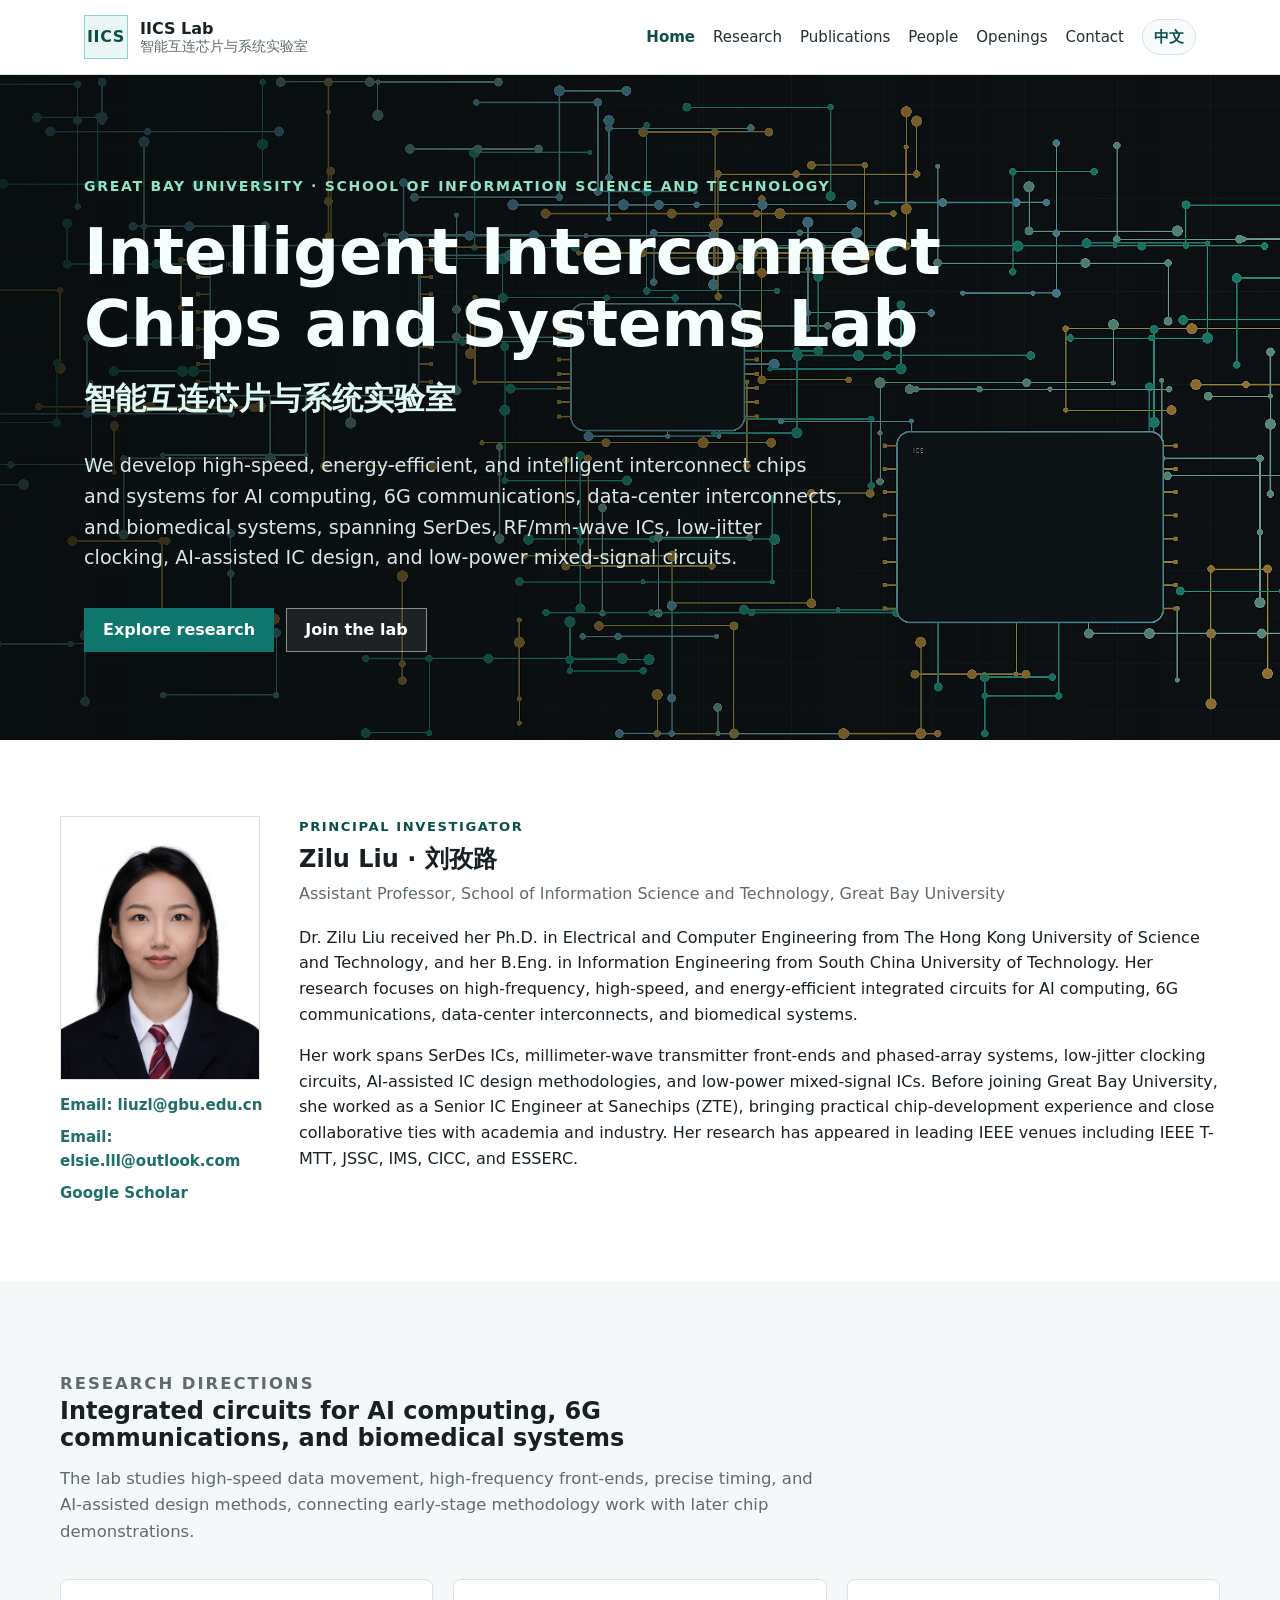
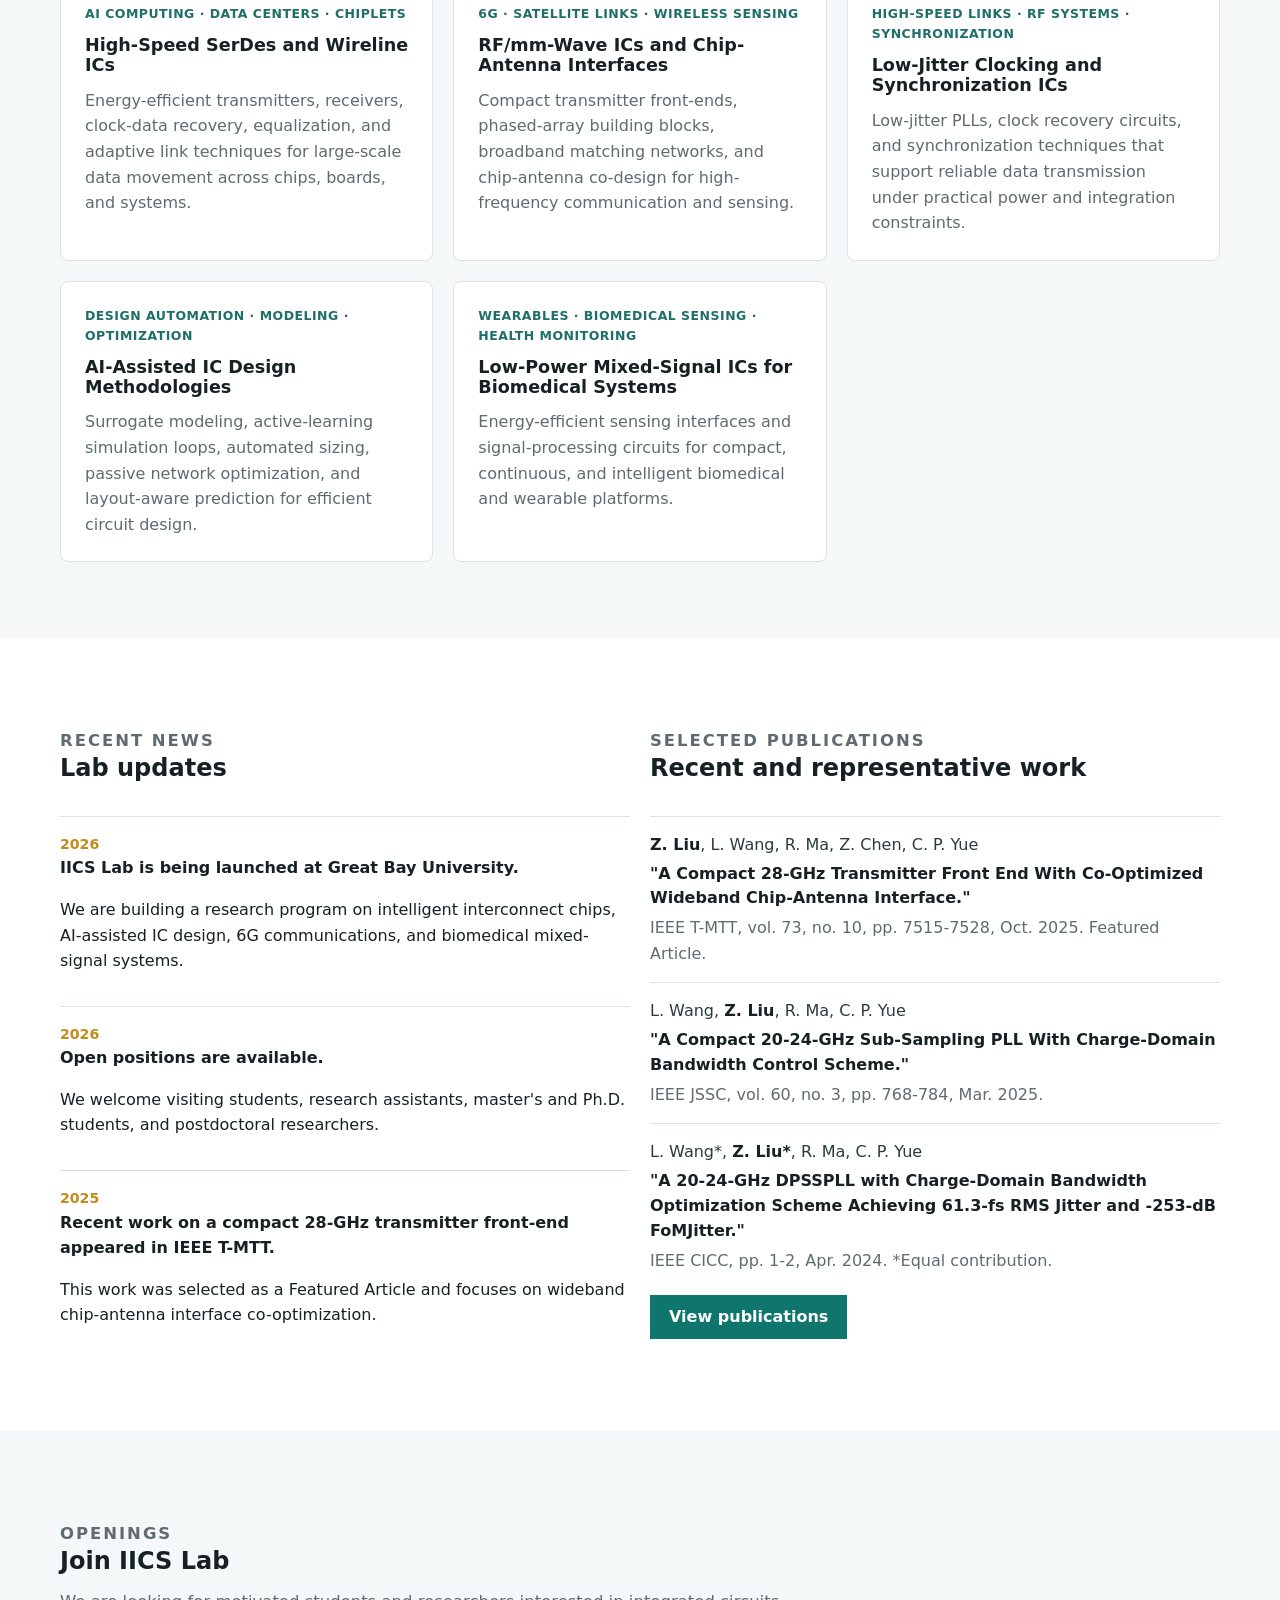
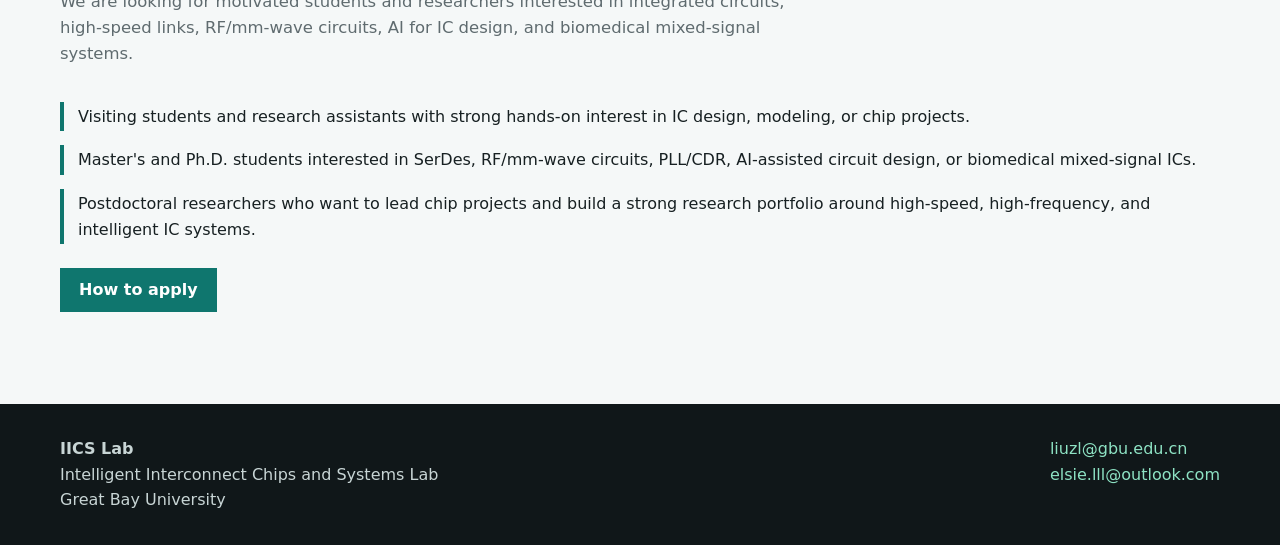
==== commit 740d04f4: "Update lab website research visuals and Chinese pages" ====
--- a/index.html
+++ b/index.html
@@ -5,6 +5,8 @@
   <meta name="viewport" content="width=device-width, initial-scale=1">
   <meta name="description" content="Intelligent Interconnect Chips and Systems Lab at Great Bay University. High-speed SerDes, RF/mm-wave ICs, low-jitter clocking, AI-assisted IC design, and biomedical mixed-signal systems.">
   <title>IICS Lab | Intelligent Interconnect Chips and Systems Lab</title>
+  <link rel="alternate" hreflang="en" href="index.html">
+  <link rel="alternate" hreflang="zh-CN" href="zh/index.html">
   <link rel="stylesheet" href="assets/css/styles.css">
 </head>
 <body>
@@ -24,6 +26,7 @@
         <a href="people.html">People</a>
         <a href="openings.html">Openings</a>
         <a href="contact.html">Contact</a>
+        <a class="language-link" href="zh/index.html" hreflang="zh-CN">中文</a>
       </div>
     </nav>
   </header>
@@ -35,7 +38,7 @@
         <h1>Intelligent Interconnect Chips and Systems Lab</h1>
         <div class="cn-name">智能互连芯片与系统实验室</div>
         <p class="hero-lede">
-          We build high-speed and intelligent interconnect chips, circuits, and systems for AI computing, 6G communications, data-center interconnects, and biomedical systems, combining SerDes, RF/mm-wave ICs, low-jitter clocking, AI-assisted IC design, and low-power mixed-signal circuits.
+          We develop high-speed, energy-efficient, and intelligent interconnect chips and systems for AI computing, 6G communications, data-center interconnects, and biomedical systems, spanning SerDes, RF/mm-wave ICs, low-jitter clocking, AI-assisted IC design, and low-power mixed-signal circuits.
         </p>
         <div class="hero-actions">
           <a class="button" href="research.html">Explore research</a>
@@ -59,10 +62,10 @@
           <h2>Zilu Liu · 刘孜路</h2>
           <p class="bio-meta">Assistant Professor, School of Information Science and Technology, Great Bay University</p>
           <p>
-            Dr. Zilu Liu received her Ph.D. in Electrical and Computer Engineering from The Hong Kong University of Science and Technology, and her B.Eng. in Information Engineering from South China University of Technology. Her research develops high-frequency and high-speed integrated circuits for AI computing, 6G communications, data-center interconnects, and biomedical systems.
+            Dr. Zilu Liu received her Ph.D. in Electrical and Computer Engineering from The Hong Kong University of Science and Technology, and her B.Eng. in Information Engineering from South China University of Technology. Her research focuses on high-frequency, high-speed, and energy-efficient integrated circuits for AI computing, 6G communications, data-center interconnects, and biomedical systems.
           </p>
           <p>
-            Her work spans SerDes ICs, millimeter-wave transmitter front-ends and phased-array systems, low-jitter clocking circuits, AI-assisted IC design methodologies, and low-power mixed-signal ICs. Before joining Great Bay University, she worked as a Senior IC Engineer at Sanechips (ZTE), bringing practical chip-development experience and close academic and industrial connections. Her research has appeared in leading IEEE venues including IEEE T-MTT, JSSC, IMS, CICC, and ESSERC.
+            Her work spans SerDes ICs, millimeter-wave transmitter front-ends and phased-array systems, low-jitter clocking circuits, AI-assisted IC design methodologies, and low-power mixed-signal ICs. Before joining Great Bay University, she worked as a Senior IC Engineer at Sanechips (ZTE), bringing practical chip-development experience and close collaborative ties with academia and industry. Her research has appeared in leading IEEE venues including IEEE T-MTT, JSSC, IMS, CICC, and ESSERC.
           </p>
         </div>
       </div>
@@ -74,7 +77,7 @@
           <p class="kicker">Research Directions</p>
           <h2>Integrated circuits for AI computing, 6G communications, and biomedical systems</h2>
           <p>
-            The lab studies high-speed data movement, high-frequency front-ends, precise timing, and AI-assisted design methods, with projects connected from early methodology papers to later chip demonstrations.
+            The lab studies high-speed data movement, high-frequency front-ends, precise timing, and AI-assisted design methods, connecting early-stage methodology work with later chip demonstrations.
           </p>
         </div>
         <div class="grid three">
@@ -123,12 +126,12 @@
             <li class="news-item">
               <div class="news-date">2026</div>
               <strong>Open positions are available.</strong>
-              <p>We welcome visiting students, research assistants, master and Ph.D. students, and postdoctoral researchers.</p>
+              <p>We welcome visiting students, research assistants, master's and Ph.D. students, and postdoctoral researchers.</p>
             </li>
             <li class="news-item">
               <div class="news-date">2025</div>
               <strong>Recent work on a compact 28-GHz transmitter front-end appeared in IEEE T-MTT.</strong>
-              <p>The work was selected as a featured article and focuses on wideband chip-antenna interface co-optimization.</p>
+              <p>This work was selected as a Featured Article and focuses on wideband chip-antenna interface co-optimization.</p>
             </li>
           </ul>
         </div>
@@ -170,8 +173,8 @@
         </div>
         <ul class="feature-list">
           <li>Visiting students and research assistants with strong hands-on interest in IC design, modeling, or chip projects.</li>
-          <li>Master and Ph.D. students interested in SerDes, RF/mm-wave circuits, PLL/CDR, AI-assisted circuit design, or biomedical mixed-signal ICs.</li>
-          <li>Postdoctoral researchers who want to lead chip projects and build a publication pipeline around high-speed, high-frequency, and intelligent IC systems.</li>
+          <li>Master's and Ph.D. students interested in SerDes, RF/mm-wave circuits, PLL/CDR, AI-assisted circuit design, or biomedical mixed-signal ICs.</li>
+          <li>Postdoctoral researchers who want to lead chip projects and build a strong research portfolio around high-speed, high-frequency, and intelligent IC systems.</li>
         </ul>
         <p style="margin-top: 24px;"><a class="button" href="openings.html">How to apply</a></p>
       </div>
--- a/assets/css/styles.css
+++ b/assets/css/styles.css
@@ -29,6 +29,40 @@
   line-height: 1.6;
 }
 
+html[lang="zh-CN"] body {
+  font-family: "Noto Sans SC", "Microsoft YaHei", "PingFang SC", Inter, ui-sans-serif, system-ui, sans-serif;
+  line-height: 1.72;
+}
+
+html[lang="zh-CN"] .kicker,
+html[lang="zh-CN"] .eyebrow {
+  letter-spacing: 0.08em;
+}
+
+html[lang="zh-CN"] .feature-list li {
+  display: grid;
+  gap: 3px;
+  padding-top: 6px;
+  padding-bottom: 6px;
+}
+
+html[lang="zh-CN"] .feature-list li strong {
+  display: block;
+  line-height: 1.45;
+}
+
+html[lang="zh-CN"] .feature-list li span {
+  display: block;
+  color: var(--muted);
+}
+
+.email-subject {
+  display: inline-block;
+  max-width: 100%;
+  overflow-wrap: anywhere;
+  white-space: normal;
+}
+
 a {
   color: var(--teal-dark);
   text-decoration: none;
@@ -110,6 +144,21 @@
 .nav-links a[aria-current="page"] {
   color: var(--teal-dark);
   font-weight: 700;
+}
+
+.nav-links .language-link {
+  border: 1px solid var(--line);
+  border-radius: 999px;
+  background: #f7fbfb;
+  color: var(--teal-dark);
+  font-weight: 800;
+  padding: 5px 11px;
+}
+
+.nav-links .language-link:hover {
+  border-color: #8bd6cb;
+  background: #eaf7f4;
+  color: var(--teal-dark);
 }
 
 .hero {
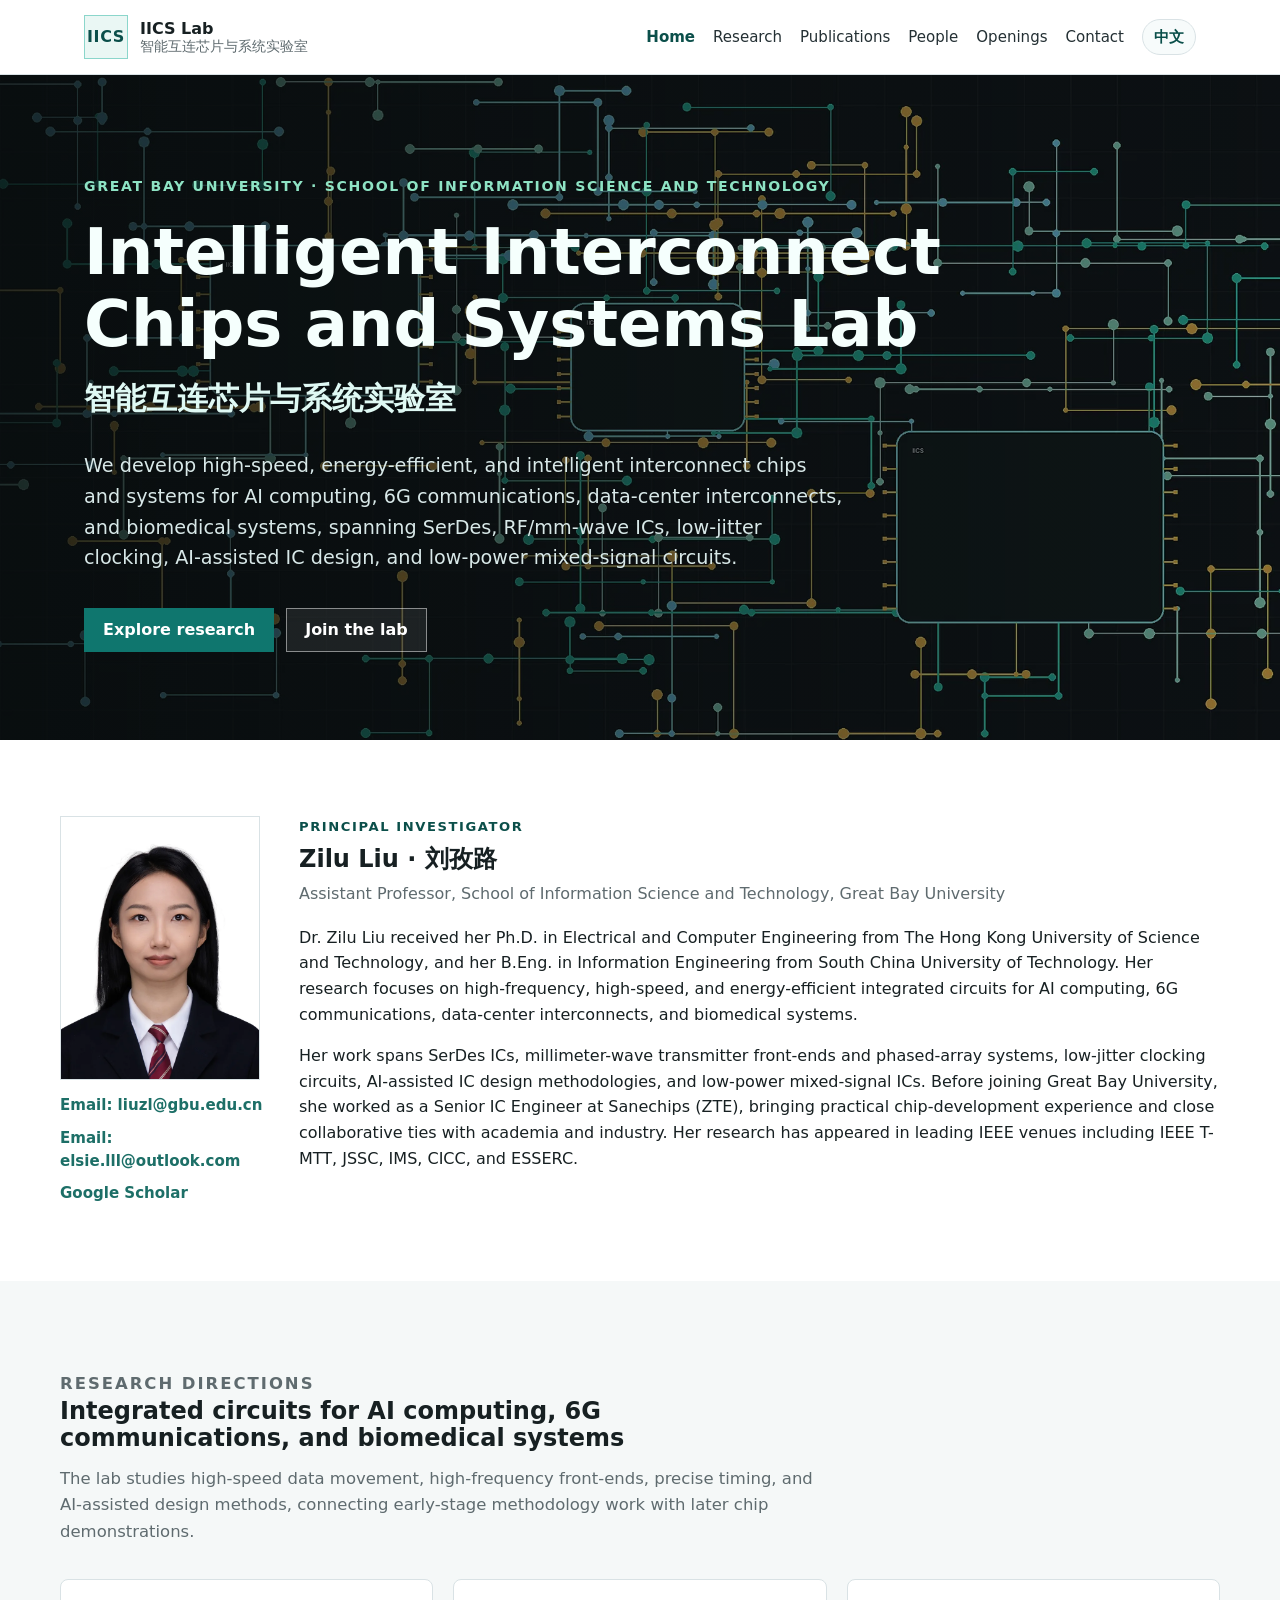
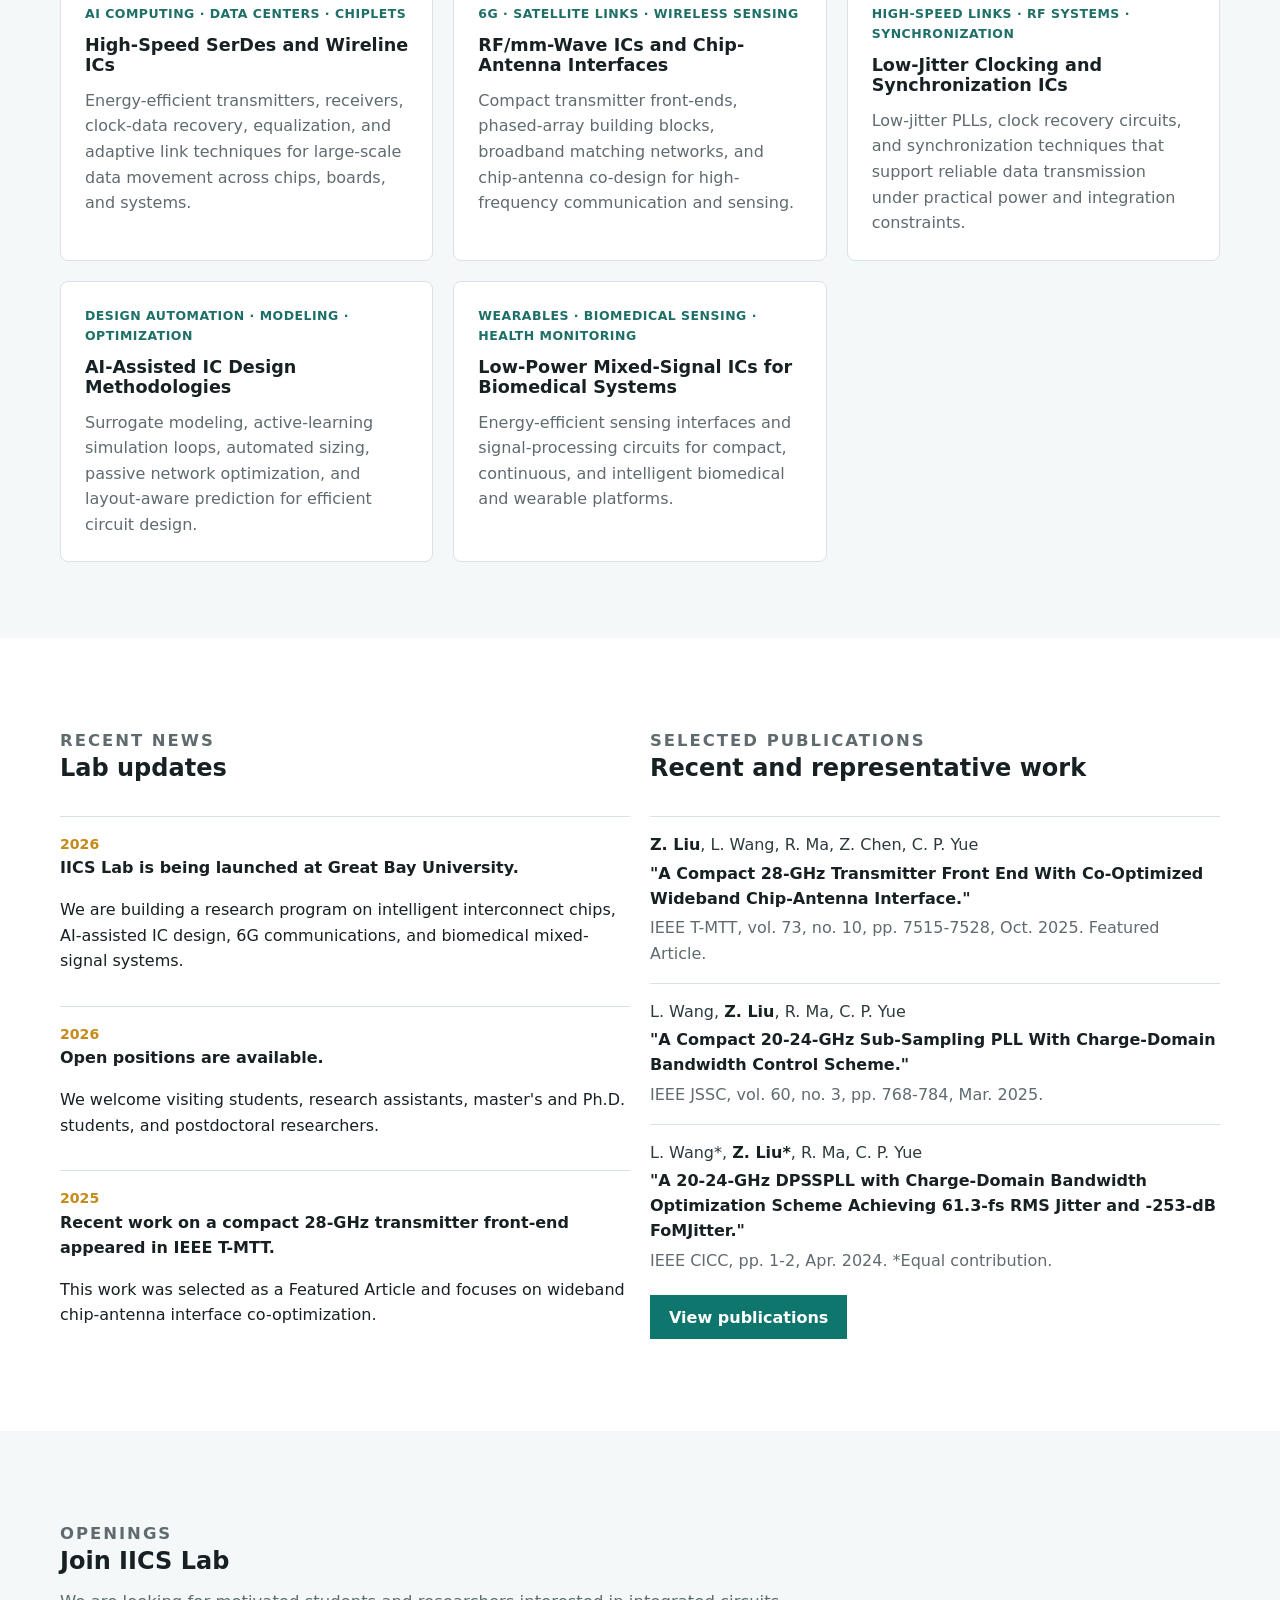
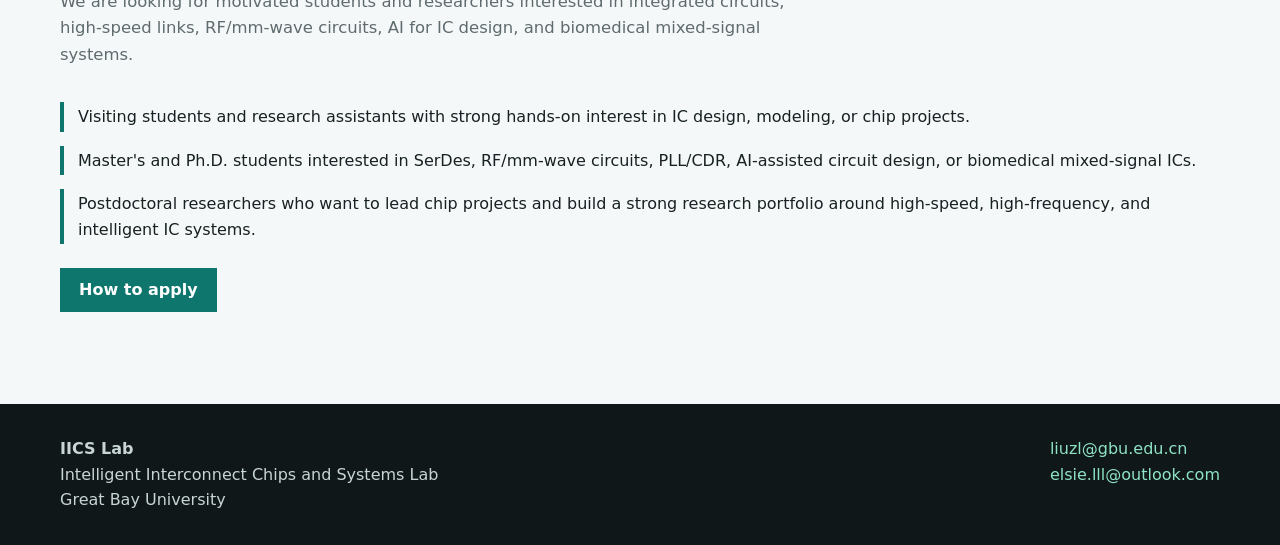
==== commit 8a4516c1: "Optimize homepage and PI images" ====
--- a/index.html
+++ b/index.html
@@ -50,7 +50,7 @@
     <section class="section">
       <div class="section-inner split home-pi-section">
         <div class="home-pi-media">
-          <img class="pi-photo home-pi-photo" src="assets/img/zilu-liu-headshot.jpg" alt="Zilu Liu headshot">
+          <img class="pi-photo home-pi-photo" src="assets/img/zilu-liu-headshot.webp" alt="Zilu Liu headshot" loading="lazy" decoding="async">
           <div class="profile-contact home-contact">
             <a href="mailto:liuzl@gbu.edu.cn">Email: liuzl@gbu.edu.cn</a>
             <a href="mailto:elsie.lll@outlook.com">Email: elsie.lll@outlook.com</a>
--- a/assets/css/styles.css
+++ b/assets/css/styles.css
@@ -168,7 +168,7 @@
   color: #f5fffd;
   background:
     linear-gradient(90deg, rgba(8, 13, 14, 0.86), rgba(8, 13, 14, 0.56) 56%, rgba(8, 13, 14, 0.38)),
-    url("../img/interconnect-hero.png") center / cover no-repeat;
+    url("../img/interconnect-hero.webp") center / cover no-repeat;
 }
 
 .hero-inner {
